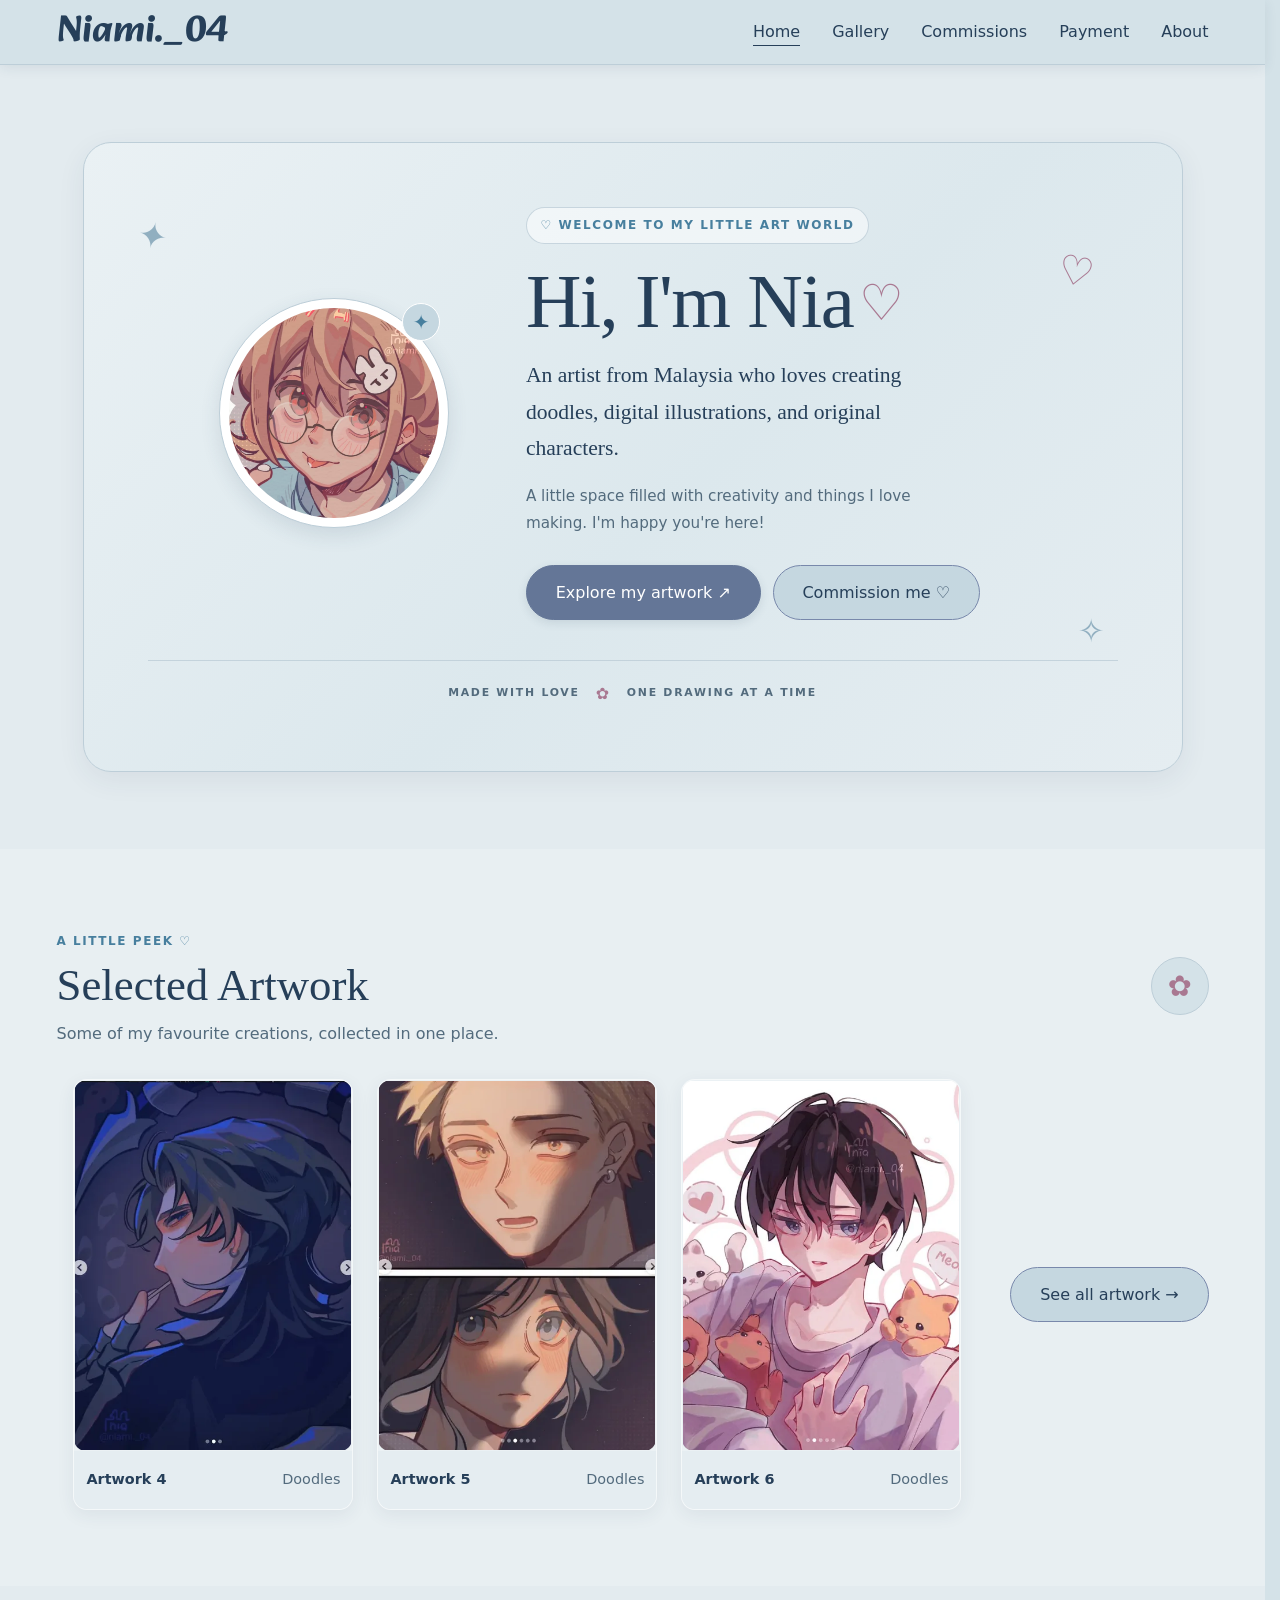
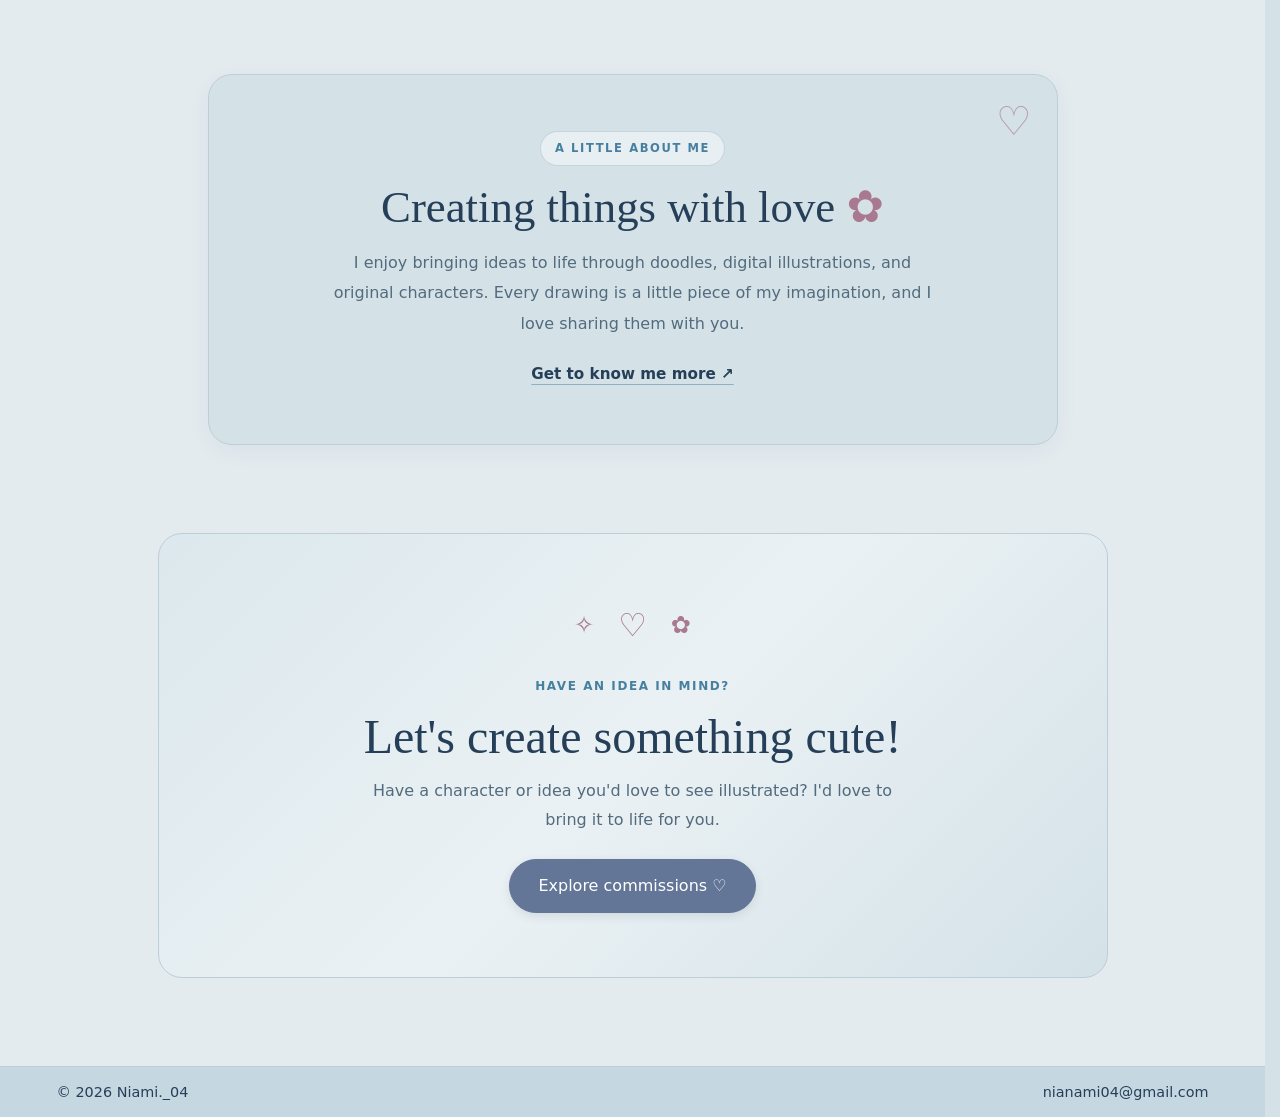
==== index.html @ 3c4730f2 "commission pagte redesigned" ====
<!doctype html>
<html lang="en">
<head>
<meta charset="utf-8">
<meta name="viewport" content="width=device-width, initial-scale=1">

<title>Niami._04</title>

<meta name="description" content="Original artwork, illustrations and paintings by Nia. Browse the portfolio and enquire about commissions.">
<meta name="theme-color" content="#f7f3ec">

<meta property="og:type" content="website">
<meta property="og:title" content="Niami._04">
<meta property="og:description" content="Original artwork, illustrations and paintings by Nia.">
<meta property="og:image" content="https://niami--04.pages.dev/assets/images/pfp/pfp.webp">

<link rel="icon" href="favicon.svg" type="image/svg+xml">
<link rel="stylesheet" href="css/style.css">
</head>

<body>

<a class="skip" href="#main">Skip to content</a>

<!-- EXISTING HEADER: PRESERVED -->
<header class="site" id="site-header">
  <div class="wrap">
    <a class="logo" href="index.html">Niami._04</a>

    <button class="sidebar-toggle" aria-label="Open navigation" aria-expanded="false">
      <svg viewBox="0 0 24 24" width="24" height="24" fill="none"
           stroke="currentColor" stroke-width="1.8" stroke-linecap="round">
        <path d="M4 6h16M4 12h16M4 18h16"/>
      </svg>
    </button>

    <nav aria-label="Main">
      <ul id="menu">
        <li><a href="index.html" aria-current="page">Home</a></li>
        <li><a href="gallery.html">Gallery</a></li>
        <li><a href="commissions.html">Commissions</a></li>
        <li><a href="payment.html">Payment</a></li>
        <li><a href="about.html">About</a></li>
      </ul>
    </nav>
  </div>
</header>

<div class="sidebar-overlay"></div>

<aside class="mobile-sidebar" aria-label="Mobile navigation">
  <button class="sidebar-close" aria-label="Close navigation">&times;</button>
  <nav>
    <ul>
      <li><a href="index.html">Home</a></li>
      <li><a href="gallery.html">Gallery</a></li>
      <li><a href="commissions.html">Commissions</a></li>
      <li><a href="payment.html">Payment</a></li>
      <li><a href="about.html">About</a></li>
    </ul>
  </nav>
</aside>

<main id="main" class="home-page">

  <!-- HERO -->
  <section class="home-hero">
    <div class="wrap">

      <div class="home-hero-card">

        <div class="home-hero-decoration home-decoration-one" aria-hidden="true">✦</div>
        <div class="home-hero-decoration home-decoration-two" aria-hidden="true">♡</div>
        <div class="home-hero-decoration home-decoration-three" aria-hidden="true">✧</div>

        <div class="home-hero-content">

          <div class="home-profile-frame">
            <span class="home-profile-sparkle" aria-hidden="true">✦</span>
            <img
              src="assets/images/pfp/pfp.webp"
              alt="Nia's profile picture"
              width="220"
              height="220"
            >
          </div>

          <div class="home-introduction">

            <span class="home-eyebrow">
              <span aria-hidden="true">♡</span> WELCOME TO MY LITTLE ART WORLD
            </span>

            <h1>Hi, I'm Nia<span class="home-heart">♡</span></h1>

            <p class="home-intro-text">
              An artist from Malaysia who loves creating doodles,
              digital illustrations, and original characters.
            </p>

            <p class="home-intro-note">
              A little space filled with creativity and things I love making.
              I'm happy you're here!
            </p>

            <div class="home-hero-actions">
              <a class="btn" href="gallery.html">Explore my artwork ↗</a>
              <a class="btn ghost" href="commissions.html">Commission me ♡</a>
            </div>

          </div>
        </div>

        <div class="home-hero-bottom" aria-hidden="true">
          <span>MADE WITH LOVE</span>
          <span>✿</span>
          <span>ONE DRAWING AT A TIME</span>
        </div>

      </div>

    </div>
  </section>


  <!-- SELECTED ARTWORK -->
  <section class="home-artwork" id="artwork">
    <div class="wrap">

      <div class="home-section-heading">
        <div>
          <span class="home-section-eyebrow">A LITTLE PEEK ♡</span>
          <h2>Selected Artwork</h2>
          <p>Some of my favourite creations, collected in one place.</p>
        </div>

        <span class="home-heading-decoration" aria-hidden="true">✿</span>
      </div>

      <div class="preview-layout">

        <div class="masonry" data-preview aria-busy="true">

          <div class="art art-skeleton" aria-hidden="true">
            <span class="frame"></span>
            <span class="cap"><b></b><i></i></span>
          </div>

          <div class="art art-skeleton" aria-hidden="true">
            <span class="frame"></span>
            <span class="cap"><b></b><i></i></span>
          </div>

          <div class="art art-skeleton" aria-hidden="true">
            <span class="frame"></span>
            <span class="cap"><b></b><i></i></span>
          </div>

        </div>

        <div class="preview-more">
          <a class="btn ghost" href="gallery.html">See all artwork →</a>
        </div>

      </div>

    </div>
  </section>


  <!-- ABOUT NIA -->
  <section class="home-about">
    <div class="wrap">

      <div class="home-about-card">

        <div class="home-about-decoration" aria-hidden="true">♡</div>

        <div class="home-about-label">A LITTLE ABOUT ME</div>

        <h2>Creating things with love <span aria-hidden="true">✿</span></h2>

        <p>
          I enjoy bringing ideas to life through doodles, digital illustrations,
          and original characters. Every drawing is a little piece of my
          imagination, and I love sharing them with you.
        </p>

        <a class="home-text-link" href="about.html">Get to know me more ↗</a>

      </div>

    </div>
  </section>


  <!-- COMMISSION INVITATION -->
  <section class="home-commission">
    <div class="wrap">

      <div class="home-commission-card">

        <div class="home-commission-decoration" aria-hidden="true">
          <span>✧</span>
          <span>♡</span>
          <span>✿</span>
        </div>

        <span class="home-section-eyebrow">HAVE AN IDEA IN MIND?</span>

        <h2>Let's create something cute!</h2>

        <p>
          Have a character or idea you'd love to see illustrated?
          I'd love to bring it to life for you.
        </p>

        <a class="btn" href="commissions.html">Explore commissions ♡</a>

      </div>

    </div>
  </section>

</main>


<!-- EXISTING FOOTER: PRESERVED -->
<footer class="site" id="site-footer">
  <div class="wrap">
    <span>© 2026 Niami._04</span>
    <span>
      <a href="https://mail.google.com/mail/?view=cm&amp;to=nianami04@gmail.com"
         target="_blank"
         rel="noopener noreferrer">nianami04@gmail.com</a>
    </span>
  </div>
</footer>

<script src="js/main.js" defer></script>
<script src="js/gallery.js" defer></script>

</body>
</html>
---- css/style.css ----
/* =========================================
   1. GLOBAL VARIABLES
   ========================================= */
@import url('https://fonts.googleapis.com/css2?family=Alkatra:wght@400;500;600;700&display=swap');
:root {
  --bg: #D4E2E8;
  --ink: #263F59;
  --mute: #536B7D;
  --line: #BDCED8;
  --hl: #477F9E;

  --card-bg: #E5EDF1;
  --footer-bg: #C5D7E0;

  --serif: "Iowan Old Style", "Palatino Linotype", Palatino, Georgia, serif;
  --sans: system-ui, -apple-system, "Segoe UI", Roboto, sans-serif;
}

/* =========================================
   2. RESET AND GLOBAL STYLES
   ========================================= */

* {
  box-sizing: border-box;
}

html {
  scroll-behavior: smooth;
  scrollbar-gutter: stable;
}

body {
  min-height: 100vh;
  display: flex;
  flex-direction: column;
  margin: 0;
  background: var(--bg);
  color: var(--ink);
  font: 1rem/1.7 var(--sans);
  -webkit-font-smoothing: antialiased;
}

main {
  flex: 1;
}

img {
  display: block;
  max-width: 100%;
  height: auto;
}

a {
  color: inherit;
}

/* =========================================
   3. TYPOGRAPHY
   ========================================= */

h1,
h2 {
  font-family: var(--serif);
  font-weight: 400;
  line-height: 1.1;
  margin: 0 0 .6em;
}

h1 {
  font-size: clamp(2.8rem, 8vw, 6rem);
  letter-spacing: -.02em;
}

h2 {
  font-size: clamp(1.7rem, 3.5vw, 2.5rem);
  margin-top: 1.4em;
}

/* =========================================
   4. LAYOUT
   ========================================= */

.wrap {
  max-width: 1200px;
  margin: 0 auto;
  padding: 0 1.5rem;
}

section {
  padding: clamp(2.5rem, 7vw, 5.5rem) 0;
}

section h2:first-child {
  margin-top: 0;
}

/* =========================================
   5. ACCESSIBILITY
   ========================================= */

.skip {
  position: absolute;
  left: -999px;
}

.skip:focus {
  left: 1rem;
  top: 1rem;
  background: var(--ink);
  color: #fff;
  padding: .5rem 1rem;
  z-index: 99;
}

:focus-visible {
  outline: 2px solid var(--hl);
  outline-offset: 3px;
}

/* =========================================
   6. HEADER AND NAVIGATION
   ========================================= */

header.site {
  position: sticky;
  top: 0;
  z-index: 20;
  background: rgba(212, 226, 232, .85);
  backdrop-filter: blur(8px);
  border-bottom: 1px solid var(--line);
  box-shadow: 0 3px 12px rgba(38, 63, 89, .09);
}

header .wrap {
  display: flex;
  justify-content: space-between;
  align-items: center;
  height: 64px;
}

.logo {
  font-family: 'Alkatra', cursive;
  font-size: 2.3rem;
  font-weight: 900;
  text-decoration: none;
}

nav ul {
  display: flex;
  gap: 2rem;
  list-style: none;
  margin: 0;
  padding: 0;
}

nav a {
  text-decoration: none;
  padding: .25rem 0;
  border-bottom: 1px solid transparent;
  transition: border-color .3s;
}

nav a:hover,
nav a[aria-current] {
  border-color: var(--ink);
}

.menu-btn {
  display: none;
  background: none;
  border: 0;
  font: inherit;
  color: inherit;
  cursor: pointer;
}

/* Mobile sidebar navigation */

.sidebar-toggle,
.mobile-sidebar,
.sidebar-overlay {
  display: none;
}

@media (max-width: 720px) {
  .sidebar-toggle {
    display: flex;
    align-items: center;
    justify-content: center;
    width: 44px;
    height: 44px;
    padding: 0;
    border: 0;
    background: transparent;
    color: var(--ink);
    cursor: pointer;
  }

  header.site nav {
    display: none;
  }

  .sidebar-overlay {
    display: block;
    position: fixed;
    inset: 0;
    z-index: 40;
    background: rgba(0, 0, 0, .35);
    opacity: 0;
    visibility: hidden;
    transition: opacity .25s ease, visibility .25s ease;
  }

  .mobile-sidebar {
    display: block;
    position: fixed;
    top: 0;
    left: 0;
    z-index: 41;
    width: min(300px, 85vw);
    height: 100dvh;
    padding: 1.5rem;
    background: var(--bg);
    transform: translateX(-100%);
    transition: transform .3s ease;
    overflow-y: auto;
  }

  .mobile-sidebar ul {
    display: flex;
    flex-direction: column;
    gap: 0;
    list-style: none;
    margin: 2rem 0 0;
    padding: 0;
  }

  .mobile-sidebar li a {
    display: block;
    padding: 1rem .5rem;
    border-bottom: 1px solid var(--line);
    text-decoration: none;
  }

  .mobile-sidebar li a[aria-current="page"] {
    font-weight: 600;
  }

  .sidebar-close {
    display: block;
    margin-left: auto;
    padding: .25rem .5rem;
    border: 0;
    background: transparent;
    color: var(--ink);
    font-size: 2rem;
    cursor: pointer;
  }

  body.sidebar-open .mobile-sidebar {
    transform: translateX(0);
  }

  body.sidebar-open .sidebar-overlay {
    opacity: 1;
    visibility: visible;
  }

  body.sidebar-open {
    overflow: hidden;
  }
}

/* =========================================
   7. HOMEPAGE HERO
   ========================================= */

.hero {
  padding: clamp(2.5rem, 6vw, 5rem) 0 2rem;
}

.hero .wrap {
  animation: rise .9s both;
}

.hero p {
  max-width: 34rem;
  font: 1.2rem/1.6 var(--serif);
  color: var(--mute);
}

.row {
  display: flex;
  flex-wrap: wrap;
  justify-content: center;
  align-items: center;
  width: 100%;
  gap: 1rem;
  margin: 2rem auto 0;
}

@keyframes rise {
  from {
    opacity: 0;
    transform: translateY(14px);
  }
}

/* =========================================
   8. BUTTONS AND LINKS
   ========================================= */

/* =========================================
   BUTTONS — VIBRANT BLUE
   ========================================= */

.btn,
.btn.ghost {
  display: inline-block;
  border: 1px solid #7888AB;
  border-radius: 30px;
  padding: .8rem 1.8rem;
  text-decoration: none;
  transition: transform .25s ease, box-shadow .25s ease,
              background .25s ease, color .25s ease;
}
.btn,
.btn.ghost {
  display: inline-block;
  border: 1px solid #7888AB;
  border-radius: 30px;
  padding: .8rem 1.8rem;
  text-decoration: none;
  transition: transform .25s ease, box-shadow .25s ease,
              background .25s ease, color .25s ease;
}

/* =========================================
   8. BUTTONS AND LINKS
   ========================================= */

.btn,
.btn.ghost {
  display: inline-block;
  border: 1px solid #7888AB;
  border-radius: 30px;
  padding: .8rem 1.8rem;
  text-decoration: none;
  transition: transform .25s ease, box-shadow .25s ease,
              background .25s ease, color .25s ease;
}

/* Primary button */
.btn {
  background: #647697;
  color: #FFFFFF;
  border: 1px solid #647697;
  border-radius: 30px;
  box-shadow: 0 3px 10px rgba(38, 63, 89, .12);
}

/* Secondary button */
.btn.ghost {
  background: #C5D7E0;
  color: var(--ink);
  border: 1px solid #7888AB;
  box-shadow: none;
  transition: background .25s ease, color .25s ease,
              border-color .25s ease, transform .25s ease;
}

/* Primary hover */
.btn:hover {
  background: #526789;
  border-color: #526789;
  color: #FFFFFF;
  transform: translateY(-2px);
}

/* Secondary hover */
/* Ghost button hover */
.btn.ghost:hover {
  background: #AFC5D2;
  color: var(--ink);
  border-color: #647697;
  transform: translateY(-2px);
}

.link {
  text-underline-offset: .25em;
}

/* =========================================
   9. REDUCED MOTION ACCESSIBILITY
   ========================================= */

@media (prefers-reduced-motion: reduce) {
  *,
  ::before,
  ::after {
    animation: none !important;
    transition: none !important;
    scroll-behavior: auto !important;
  }
}


/* =========================================
   PAYMENT PAGE — TWO-CARD LAYOUT
   ========================================= */

.payment-page {
  padding-bottom: 5rem;
}

.payment-heading {
  margin-bottom: 2.5rem;
}

.payment-heading h1 {
  margin-bottom: .4rem;
}

.payment-heading > p {
  color: var(--mute);
  font-size: 1.05rem;
}

/* Two payment cards */

.payment-cards {
  display: grid;
  grid-template-columns: repeat(2, minmax(0, 1fr));
  gap: 28px;
  align-items: stretch;
}

.payment-card {
  display: flex;
  flex-direction: column;
  padding: clamp(1.4rem, 3vw, 2.2rem);
  background: rgba(255, 255, 255, .45);
  border: 1px solid var(--line);
  border-radius: 18px;
  box-shadow: 0 5px 18px rgba(38, 63, 89, .07);
}

.payment-card-heading {
  display: flex;
  align-items: center;
  gap: 12px;
  margin-bottom: 1rem;
}

.payment-icon {
  font-size: 1.7rem;
}

.payment-card .payment-label {
  margin: 0;
  color: var(--mute);
  font-size: .75rem;
  font-weight: 700;
  letter-spacing: .09em;
}

.payment-card h2 {
  margin: 0 0 .8rem;
}

.payment-card > p {
  color: var(--mute);
  margin-top: 0;
  line-height: 1.7;
}

/* Payment method area */

.payment-method {
  margin-top: 1.2rem;
  padding: 1.3rem;
  background: rgba(212, 226, 232, .55);
  border: 1px solid var(--line);
  border-radius: 14px;
}

.payment-method h3 {
  margin: 0 0 .5rem;
  font-family: var(--serif);
  font-size: 1.5rem;
  font-weight: 400;
  color: var(--ink);
}

.payment-method > p {
  color: var(--mute);
  font-size: .9rem;
}

.payment-method .btn {
  margin-top: .8rem;
}

/* Payment email */

.payment-email {
  display: flex;
  flex-direction: column;
  gap: .35rem;
  margin-top: auto;
  padding-top: 1.5rem;
}

.payment-email span {
  color: var(--mute);
  font-size: .9rem;
}

.payment-email a {
  overflow-wrap: anywhere;
  text-underline-offset: .25em;
}

/* QR code */

.payment-qr {
  width: min(100%, 260px);
  margin: 1rem auto .3rem;
  padding: 12px;
  background: #FFFFFF;
  border: 1px solid var(--line);
  border-radius: 12px;
}

.payment-qr img {
  display: block;
  width: 100%;
  height: auto;
}

.payment-qr figcaption {
  padding-top: .7rem;
  color: var(--mute);
  font-size: .85rem;
  text-align: center;
}

.payment-note {
  margin-top: 1rem;
  font-size: .85rem;
  color: var(--mute);
}

/* Contact reminder */

.payment-reminder {
  margin-top: 2rem;
  color: var(--mute);
  text-align: center;
  font-size: .95rem;
}

/* Responsive */

@media (max-width: 720px) {
  .payment-cards {
    grid-template-columns: 1fr;
    gap: 20px;
  }

  .payment-card {
    padding: 1.4rem;
  }
}
/* Desktop: two cards side by side */
.payment-cards {
  display: grid;
  grid-template-columns: repeat(2, minmax(0, 1fr));
  gap: 28px;
  align-items: stretch;
}

/* Tablet and mobile: stack cards vertically */
@media (max-width: 760px) {
  .payment-cards {
    grid-template-columns: 1fr;
    gap: 20px;
  }
}

/* Small mobile screens */
@media (max-width: 400px) {
  .payment-card {
    padding: 1.1rem;
  }

  .payment-method {
    padding: 1rem;
  }

  .payment-heading h1 {
    font-size: 2.8rem;
  }
}

.commission-status[data-status="open"] {
  color: #287548;
  border-color: #287548;
}

.commission-status[data-status="closed"] {
  color: #a33b32;
  border-color: #a33b32;
}

.commission-status[data-status="paused"] {
  color: var(--mute);
  border-color: var(--line);
}
.social-links {
  display: flex;
  align-items: center;
  gap: 22px;
  margin-top: 1.5rem;
}

.social-links a {
  display: flex;
  align-items: center;
  justify-content: center;
  width: 38px;
  height: 38px;
  transition: transform .25s ease;
}

.social-links a:hover {
  transform: translateY(-4px);
}

.social-links img {
  width: 28px;
  height: 28px;
  object-fit: contain;
}
/* =========================================
   11. PAGE TRANSITIONS
   ========================================= */

@view-transition {
  navigation: auto;
}

::view-transition-old(root) {
  animation: page-exit 0.3s ease both;
}

::view-transition-new(root) {
  animation: page-enter 0.4s ease both;
}

@keyframes page-exit {
  from {
    opacity: 1;
  }
  to {
    opacity: 0;
  }
}

@keyframes page-enter {
  from {
    opacity: 0;
  }
  to {
    opacity: 1;
  }
}

/* Respect reduced-motion preferences */

@media (prefers-reduced-motion: reduce) {
  ::view-transition-old(root),
  ::view-transition-new(root) {
    animation: none;
  }
}

/* =========================================
   12. ARTWORK GRIDS
   ========================================= */

[data-featured] {
  display: grid;
  grid-template-columns: repeat(3, minmax(0, 1fr));
  gap: 32px;
  width: 100%;
  align-items: stretch;
}

[data-preview],
[data-gallery] {
  display: grid;
  grid-template-columns: repeat(3, minmax(0, 280px));
  justify-content: center;
  gap: 24px;
  width: 100%;
  align-items: stretch;
}

/* Override previous masonry and column layouts */

.masonry {
  columns: initial;
  column-count: initial;
  column-width: auto;
  column-gap: normal;
}

/* Individual artwork card */

/* Premium artwork card */
.art {
  display: flex;
  flex-direction: column;
  width: 100%;
  min-width: 0;
  height: 100%;
  margin: 0;
  padding: 0;
  border: 1px solid rgba(255, 255, 255, .45);
  border-radius: 14px;
  background: rgba(255, 255, 255, .16);
  text-align: left;
  font: inherit;
  color: inherit;
  cursor: zoom-in;
  overflow: hidden;
  box-shadow: 0 5px 18px rgba(38, 63, 89, .07);
  /* box-shadow: 0 6px 20px rgba(38, 63, 89, .18); */
  transition: transform .3s ease, box-shadow .3s ease;
}

/* Consistent portrait image frame (3:4) */

.art .frame {
  display: flex;
  width: 100%;
  aspect-ratio: 3 / 4;
  overflow: hidden;
  border-radius: 12px;
  background: transparent;
}

/* Fill the portrait frame using cover sizing */

.art .frame img {
  display: block;
  width: 100%;
  height: 100%;
  max-width: none;
  max-height: none;
  object-fit: cover;
  border: 1px solid transparent;
  object-position: center;
  transition: transform .35s ease;
}

/* Subtle professional hover effect */


/* Artwork hover and selection border */
@media (hover: hover) and (pointer: fine) {
  .art:hover {
  border-color: #263F59;
  transform: translateY(-3px);
  box-shadow: 0 12px 16px rgba(38, 63, 89, .28);
}

  .art:hover .frame img {
    transform: scale(1.025);
  }
}

/* Keyboard focus */
.art:focus-visible {
  border-color: #263F59;
  outline: none;
}

.art:focus-visible {
  outline: 2px solid var(--hl);
  outline-offset: 4px;
}

/* Artwork captions */

.art .cap {
  display: flex;
  justify-content: space-between;
  align-items: center;
  gap: 12px;
  width: 100%;
  min-height: 58px;
  padding: 12px;
  font-size: .9rem;
  background: var(--card-bg);
  color: var(--ink);
  transition: background .3s ease;
}

.art .cap b {
  font-weight: 600;
}

.art .cap i {
  font-style: normal;
  color: var(--mute);
  text-align: right;
}

/* =========================================
   13. OTHER CONTENT LAYOUTS
   ========================================= */

.split {
  display: grid;
  gap: 3rem;
  grid-template-columns: repeat(auto-fit, minmax(min(100%, 320px), 1fr));
}

.prose {
  max-width: 40rem;
}

.prose.c {
  margin: 0 auto 1.5rem;
}

.cta {
  border-top: 1px solid var(--line);
  text-align: center;
}

.msg {
  color: var(--mute);
}

.gap {
  margin-top: 2.5rem;
}

/* =========================================
   14. GALLERY PAGE
   ========================================= */

.page-head {
  padding-top: clamp(2.5rem, 6vw, 4.5rem);
}

/* Placeholder images */

.ph {
  aspect-ratio: 4 / 5;
  background: #ebe5d8;
  display: grid;
  place-items: center;
  text-align: center;
  padding: 1rem;
  color: var(--mute);
}

/* Gallery filter buttons */

.filters {
  display: flex;
  flex-wrap: wrap;
  gap: .4rem 1.6rem;
  margin: 0 0 2.5rem;
}

.filters button {
  background: none;
  border: 0;
  border-bottom: 1px solid transparent;
  font: inherit;
  color: var(--mute);
  cursor: pointer;
  padding: .15rem 0;
}

.filters button[aria-pressed=true] {
  color: var(--ink);
  border-color: var(--ink);
}

/* =========================================
   15. DETAILS AND TABLES
   ========================================= */

details {
  border-bottom: 1px solid var(--line);
  padding: .9rem 0;
}

summary {
  cursor: pointer;
  font: 1.2rem var(--serif);
}

table {
  border-collapse: collapse;
  width: 100%;
}

th,
td {
  text-align: left;
  padding: .6rem 0;
  border-bottom: 1px solid var(--line);
}

/* =========================================
   16. FOOTER
   ========================================= */

footer.site {
  background: var(--footer-bg);
  border-top: 1px solid var(--line);
  padding: .8rem 0;
  font-size: .9rem;
  color: var(--ink);
}
footer.site a {
  text-decoration: none;
}

footer.site a:hover {
  text-decoration: none;
}

/* =========================================
   17. LIGHTBOX
   ========================================= */

body:has(dialog[open]) {
  overflow: hidden;
}

.lb {
  border: 0;
  padding: 0;
  background: transparent;
  width: 100%;
  height: 100%;
  max-width: 100vw;
  max-height: 100vh;
  color: #fff;
}

.lb::backdrop {
  background: rgba(22, 19, 16, .95);
}

.lb[open] {
  display: flex;
  align-items: center;
  justify-content: center;
  animation: fade .3s;
}

.lb figure {
  margin: 0;
  width: min(88vw, 1400px);
  max-width: 88vw;
  max-height: 88vh;
  display: flex;
  flex-direction: column;
  align-items: center;
  justify-content: center;
  text-align: center;
}

.lb img {
  display: block;
  width: auto;
  height: auto;
  max-width: 88vw;
  max-height: 78vh;
  margin: 0 auto;
  object-fit: contain;
  object-position: center;
}

.lb figcaption {
  padding-top: .8rem;
  font-size: .9rem;
  opacity: .85;
}

.lb button {
  position: absolute;
  background: none;
  border: 0;
  color: #fff;
  font-size: 2.4rem;
  line-height: 1;
  padding: .5rem 1rem;
  cursor: pointer;
}

.lb-x {
  top: .5rem;
  right: .5rem;
}

.lb-p {
  left: .3rem;
  top: 45%;
}

.lb-n {
  right: .3rem;
  top: 45%;
}

@keyframes fade {
  from {
    opacity: 0;
  }
}

/* =========================================
   18. RESPONSIVE GRID
   ========================================= */

/* Tablet */
@media (max-width: 900px) {
  [data-featured] {
    grid-template-columns: repeat(2, minmax(0, 1fr));
    gap: 24px;
  }

  [data-preview],
  [data-gallery] {
    grid-template-columns: repeat(2, minmax(0, 280px));
  }
}

/* Mobile */
@media (max-width: 560px) {
  [data-featured],
  [data-preview],
  [data-gallery] {
    grid-template-columns: repeat(2, minmax(0, 1fr));
    gap: 16px;
  }

  .art .cap {
    flex-direction: column;
    align-items: flex-start;
    justify-content: flex-start;
    gap: 4px;
    min-height: 64px;
  }

  .art .cap i {
    text-align: left;
  }
}

/* Very small screens */
@media (max-width: 359px) {
  [data-featured],
  [data-preview],
  [data-gallery] {
    grid-template-columns: 1fr;
  }
}
/* Gallery loading placeholders */
.art-skeleton {
  cursor: default;
  pointer-events: none;
}

.art-skeleton .frame {
  background: #e8e1d6;
}

.art-skeleton .cap b,
.art-skeleton .cap i {
  display: block;
  height: 10px;
  border-radius: 4px;
  background: var(--line);
}

.art-skeleton .cap b {
  width: 42%;
}

.art-skeleton .cap i {
  width: 25%;
}
footer.site .wrap {
  display: flex;
  justify-content: space-between;
  align-items: center;
  flex-direction: row;
  gap: 16px;
  flex-wrap: wrap;
}
.hero-layout {
  display: flex;
  align-items: center;
  gap: 3rem;
}

.hero-profile {
  flex: 0 0 220px;
  width: 220px;
  height: 220px;
  margin: 0;
}

.hero-profile img {
  width: 100%;
  height: 100%;
  object-fit: cover;
  border-radius: 50%;
  border: 8px solid #fff;
  box-sizing: border-box;
}

.hero-content {
  flex: 1;
  min-width: 0;
}

.hero-content p {
  margin: 0;
}

@media (max-width: 650px) {
  .hero-layout {
    flex-direction: column;
    align-items: flex-start;
    gap: 1.5rem;
  }
}
/* =========================================
   19. COMMISSION PAGE
   ========================================= */

.commission-intro {
  max-width: 760px;
  margin-bottom: 3rem;
}

.commission-intro p {
  color: var(--mute);
}

/* Commission status badge */
.commission-status {
  display: inline-flex;
  align-items: center;
  gap: .5rem;
  padding: .55rem 1.1rem;
  border: 1px solid #8EAE9A;
  border-radius: 30px;
  background: #E2EEE6;
  color: #315E43;
  font-size: .95rem;
  font-weight: 700;
  letter-spacing: .02em;
  margin-top: .8rem;
  box-shadow: 0 3px 10px rgba(49, 94, 67, .10);
}

/* Poster grid */

/* Commission gallery — same layout as artwork gallery (2 columns) */
.commission-gallery {
  display: grid;
  grid-template-columns: repeat(2, minmax(0, 280px));
  justify-content: center;
  gap: 24px;
  width: 100%;
  align-items: stretch;
  margin: 2rem auto 0;
}

/* Commission cards — same appearance as .art */
.commission-poster {
  display: block;
  width: 100%;
  min-width: 0;
  aspect-ratio: 3 / 4;
  margin: 0;
  padding: 0;
  border: 1px solid rgba(255, 255, 255, .45);
  border-radius: 14px;
  background: rgba(255, 255, 255, .16);
  overflow: hidden;
  cursor: zoom-in;
  box-shadow: 0 5px 18px rgba(38, 63, 89, .07);
  transition: transform .3s ease, box-shadow .3s ease,
              border-color .3s ease;
}

/* Commission poster images */
.commission-poster img {
  display: block;
  width: 100%;
  height: 100%;
  max-width: none;
  object-fit: contain;
  object-position: center;
  transition: transform .35s ease;
}

/* Same hover effect as Gallery */
@media (hover: hover) and (pointer: fine) {
  .commission-poster:hover {
    border-color: #263F59;
    transform: translateY(-3px);
    box-shadow: 0 12px 16px rgba(38, 63, 89, .28);
  }
}

/* Keyboard focus */
.commission-poster:focus-visible {
  outline: 2px solid var(--hl);
  outline-offset: 4px;
}

/* Responsive layout */
@media (max-width: 560px) {
  .commission-gallery {
    grid-template-columns: repeat(2, minmax(0, 1fr));
    gap: 16px;
  }
}

/* Single column on very narrow screens */
@media (max-width: 359px) {
  .commission-gallery {
    grid-template-columns: 1fr;
  }
}
.preview-layout {
  display: flex;
  align-items: center;
  gap: 32px;
  width: 100%;
}

.preview-layout [data-preview] {
  flex: 1;
  min-width: 0;
}

.preview-more {
  flex: 0 0 auto;
  display: flex;
  justify-content: center;
  align-items: center;
}
@media (max-width: 900px) {
  .preview-layout {
    flex-direction: column;
    align-items: stretch;
  }

  .preview-more {
    justify-content: flex-end;
  }
}

/* Home preview grid: keep visible space between artwork cards */
main .masonry[data-preview] {
  display: grid;
  grid-template-columns: repeat(3, minmax(0, 280px));
  justify-content: center;
  column-gap: 24px;
  row-gap: 24px;
}

@media (max-width: 900px) {
  main .masonry[data-preview] {
    grid-template-columns: repeat(2, minmax(0, 280px));
  }
}

@media (max-width: 560px) {
  main .masonry[data-preview] {
    grid-template-columns: repeat(2, minmax(0, 1fr));
    gap: 16px;
  }
}

@media (max-width: 359px) {
  main .masonry[data-preview] {
    grid-template-columns: 1fr;
  }
}

/* Mobile footer: center all content */
@media (max-width: 650px) {
  footer.site .wrap {
    flex-direction: column;
    justify-content: center;
    align-items: center;
    text-align: center;
    gap: 8px;
  }

  footer.site .wrap > span {
    text-align: center;
    margin-left: 0;
  }
}
/* Artwork caption background */
.art .cap {
  background: #E5EDF1;
  padding: 12px;
}
main {
  flex: 1;
  background: #E3EBEF;
}























/* =========================================
  ABOUT PAGE REDESIGN
   ========================================= */

.about-page {
  padding: clamp(2.5rem, 6vw, 5rem) 0;
}

/* Main profile card */

.about-card {
  display: grid;
  grid-template-columns: minmax(220px, 320px) minmax(0, 1fr);
  align-items: center;
  gap: clamp(2rem, 5vw, 4rem);
  max-width: 1000px;
  margin: 0 auto;
  padding: clamp(1.5rem, 4vw, 3rem);
  background: rgba(255, 255, 255, .42);
  border: 1px solid var(--line);
  border-radius: 20px;
  box-shadow: 0 5px 20px rgba(38, 63, 89, .06);
}

/* Profile image */

.about-photo {
  width: 100%;
  aspect-ratio: 1;
  overflow: hidden;
  padding: 9px;
  background: #FFFFFF;
  border: 1px solid var(--line);
  border-radius: 18px;
  box-shadow: 0 5px 16px rgba(38, 63, 89, .09);
}

.about-photo img {
  width: 100%;
  height: 100%;
  object-fit: cover;
  border-radius: 11px;
}

/* Profile information */

.about-content {
  min-width: 0;
}

.about-eyebrow {
  display: block;
  color: var(--mute);
  font-size: .75rem;
  font-weight: 700;
  letter-spacing: .12em;
}

.about-content h1 {
  margin: .6rem 0 .5rem;
  font-size: clamp(2.8rem, 6vw, 4.5rem);
}

.about-heart {
  color: #A97891;
  font-family: var(--sans);
}

.about-location {
  color: var(--mute);
  font-size: .95rem;
}

.about-divider {
  width: 55px;
  height: 2px;
  margin: 1.5rem 0;
  background: #A6BAC8;
}

.about-description {
  max-width: 34rem;
  font-size: 1.08rem;
  line-height: 1.9;
}

.about-interests {
  margin-top: 1.5rem;
  color: var(--mute);
  font-size: .9rem;
  line-height: 1.8;
}

.about-interests span {
  padding: 0 .3rem;
  color: var(--hl);
}

/* Social section */

.about-social-section {
  max-width: 1000px;
  margin: 4rem auto 0;
}

.about-social-heading {
  margin-bottom: 1.5rem;
}

.about-social-heading h2 {
  margin: .5rem 0;
}

.about-social-heading p {
  color: var(--mute);
}

/* Social cards */

.about-social-grid {
  display: grid;
  grid-template-columns: repeat(3, minmax(0, 1fr));
  gap: 18px;
}

.about-social-card {
  display: flex;
  align-items: center;
  gap: 12px;
  min-width: 0;
  padding: 1.1rem;
  background: rgba(255, 255, 255, .42);
  border: 1px solid var(--line);
  border-radius: 14px;
  color: var(--ink);
  text-decoration: none;
  transition: background .25s ease, transform .25s ease,
              border-color .25s ease;
}

.about-social-card:hover {
  background: #E3EBEF;
  border-color: #A6BAC8;
  transform: translateY(-3px);
}

.about-social-card img {
  flex: 0 0 30px;
  width: 30px;
  height: 30px;
  object-fit: contain;
}

.about-social-card > span:nth-child(2) {
  display: flex;
  flex-direction: column;
  min-width: 0;
  gap: 3px;
}

.about-social-card strong {
  font-size: .95rem;
}

.about-social-card small {
  color: var(--mute);
  font-size: .78rem;
  overflow-wrap: anywhere;
}

.social-arrow {
  margin-left: auto;
  color: var(--mute);
  font-size: 1.1rem;
}

/* Bottom contact section */

.about-contact {
  max-width: 1000px;
  margin: 3.5rem auto 0;
  padding: 2rem;
  text-align: center;
  background: rgba(255, 255, 255, .32);
  border: 1px solid var(--line);
  border-radius: 18px;
}

.about-contact h2 {
  margin-top: 0;
}

.about-contact p {
  color: var(--mute);
}

.about-actions {
  display: flex;
  justify-content: center;
  flex-wrap: wrap;
  gap: 12px;
  margin-top: 1.5rem;
}

/* Tablet */

@media (max-width: 760px) {
  .about-card {
    grid-template-columns: minmax(0, 1fr);
    gap: 1.8rem;
  }

  .about-photo {
    width: min(100%, 280px);
    margin: 0 auto;
  }

  .about-content {
    text-align: center;
  }

  .about-divider {
    margin: 1.2rem auto;
  }

  .about-description {
    margin-left: auto;
    margin-right: auto;
  }

  .about-social-grid {
    grid-template-columns: 1fr;
    gap: 12px;
  }
}

/* Small mobile */

@media (max-width: 400px) {
  .about-card {
    padding: 1.2rem;
  }

  .about-contact {
    padding: 1.4rem 1rem;
  }

  .about-actions {
    flex-direction: column;
  }

  .about-actions .btn {
    width: 100%;
    text-align: center;
  }
}

/* =========================================
   COMMISSIONS PAGE REDESIGN
========================================= */

.commissions-page {
  background: #E3EBEF;
}

/* HERO */

.commission-hero {
  padding: clamp(4rem, 9vw, 7rem) 0;
  text-align: center;
  background: linear-gradient(
    145deg,
    #D4E2E8,
    #E5EDF1 65%,
    #DCE8ED
  );
  border-bottom: 1px solid var(--line);
}

.commission-hero-content {
  max-width: 680px;
  margin: 0 auto;
}

.commission-eyebrow {
  display: inline-block;
  color: var(--hl);
  font-size: .78rem;
  font-weight: 700;
  letter-spacing: .2em;
  margin-bottom: 1rem;
}

.commission-hero h1 {
  color: var(--ink);
  font-family: var(--serif);
  font-size: clamp(2.5rem, 6vw, 4.2rem);
  line-height: 1.12;
  margin: 0 0 1.2rem;
}

.commission-hero-content > p {
  max-width: 540px;
  margin: 0 auto 1.7rem;
  color: var(--mute);
  font-size: 1.05rem;
  line-height: 1.8;
}

.commission-hero .commission-status {
  display: inline-flex;
  align-items: center;
  justify-content: center;
  margin: 0 auto;
  padding: .65rem 1.3rem;
  border: 1px solid;
  border-radius: 30px;
  font-size: .9rem;
  font-weight: 650;
  background: rgba(255,255,255,.35);
}

/* INFORMATION SECTION */

.commission-information {
  padding: clamp(3.5rem, 7vw, 5.5rem) 0;
}

.commission-section-heading {
  max-width: 600px;
  margin: 0 auto 2.5rem;
  text-align: center;
}

.commission-section-heading h2 {
  color: var(--ink);
  font-family: var(--serif);
  font-size: clamp(2rem, 4vw, 2.8rem);
  margin: 0 0 .8rem;
}

.commission-section-heading p {
  color: var(--mute);
  line-height: 1.7;
  margin: 0;
}


/* POSTER GRID — MATCH GALLERY CARDS */

.commission-gallery {
  display: grid;
  grid-template-columns: repeat(2, minmax(0, 280px));
  justify-content: center;
  gap: 24px;
  width: 100%;
  max-width: none;
  margin: 0 auto;
}

.commission-poster {
  display: flex;
  flex-direction: column;
  width: 100%;
  min-width: 0;
  height: 100%;
  margin: 0;
  padding: 0;
  border: 1px solid rgba(255, 255, 255, .45);
  border-radius: 14px;
  background: rgba(255, 255, 255, .16);
  text-align: left;
  font: inherit;
  color: inherit;
  cursor: zoom-in;
  overflow: hidden;
  box-shadow: 0 5px 18px rgba(38, 63, 89, .07);
  transition: transform .3s ease, box-shadow .3s ease;
}

.commission-poster img {
  display: block;
  width: 100%;
  height: 100%;
  max-width: none;
  max-height: none;
  aspect-ratio: 3 / 4;
  object-fit: cover;
  border: 1px solid transparent;
  object-position: center;
  transition: transform .35s ease;
}

@media (hover: hover) and (pointer: fine) {
  .commission-poster:hover {
    border-color: #263F59;
    transform: translateY(-3px);
    box-shadow: 0 12px 16px rgba(38, 63, 89, .28);
  }

  .commission-poster:hover img {
    transform: scale(1.025);
  }
}

.commission-poster:focus-visible {
  outline: 2px solid var(--hl);
  outline-offset: 4px;
}

.commission-poster-caption {
  display: flex;
  justify-content: space-between;
  align-items: center;
  gap: 12px;
  width: 100%;
  min-height: 58px;
  padding: 12px;
  font-size: .9rem;
  font-weight: 400;
  background: var(--card-bg);
  color: var(--ink);
}

.commission-poster-caption > span:first-child {
  color: var(--ink);
  font-size: .9rem;
  letter-spacing: normal;
  font-weight: 600;
}

.commission-view {
  color: var(--mute);
  font-size: .9rem;
  font-weight: 400;
  text-align: right;
}

/* CONTACT SECTION */

.commission-contact {
  padding: 1rem 0 clamp(4rem, 8vw, 6rem);
}

.commission-contact-card {
  max-width: 850px;
  margin: 0 auto;
  padding: clamp(2.5rem, 6vw, 4rem) 1.5rem;
  text-align: center;
  background: #D4E2E8;
  border: 1px solid var(--line);
  border-radius: 22px;
  box-shadow: 0 6px 22px rgba(38, 63, 89, .06);
}

.commission-contact-card h2 {
  color: var(--ink);
  font-family: var(--serif);
  font-size: clamp(1.9rem, 4vw, 2.6rem);
  margin: 0 0 1rem;
}

.commission-contact-card p {
  max-width: 500px;
  margin: 0 auto 1.6rem;
  color: var(--mute);
  line-height: 1.8;
}

.commission-contact-card .btn {
  display: inline-flex;
  align-items: center;
  justify-content: center;
  text-decoration: none;
}

/* RESPONSIVE */

@media (max-width: 560px) {
  .commission-hero {
    padding: 3.5rem 0;
  }

  .commission-gallery {
    grid-template-columns: repeat(2, minmax(0, 1fr));
    gap: 16px;
  }

  .commission-poster-caption {
    flex-direction: column;
    align-items: flex-start;
    justify-content: flex-start;
    gap: 4px;
    min-height: 64px;
  }

  .commission-view {
    width: auto;
    margin-left: 0;
    text-align: left;
  }
}

@media (max-width: 359px) {
  .commission-gallery {
    grid-template-columns: 1fr;
  }
}











/* GALLERY REDESIGN — FINAL OVERRIDES */

.gallery-page {
  background: #E3EBEF;
}

/* Gallery Hero */
.gallery-page .gallery-hero {
  padding: clamp(4rem, 9vw, 6.5rem) 0;
  text-align: center;
  background: linear-gradient(145deg, #D4E2E8, #E5EDF1, #DCE8ED);
  border-bottom: 1px solid var(--line);
}

.gallery-page .gallery-hero .wrap {
  max-width: 800px;
}

.gallery-page .gallery-hero h1 {
  font-size: clamp(2.8rem, 7vw, 4.5rem);
  margin-bottom: 1.2rem;
}

.gallery-page .gallery-hero p {
  max-width: 570px;
  margin: auto;
  color: var(--mute);
}

/* Gallery Collection */
.gallery-page .gallery-collection {
  padding: clamp(3rem, 7vw, 5rem) 0;
}

.gallery-page .gallery-section-heading {
  display: flex;
  justify-content: space-between;
  align-items: end;
  margin-bottom: 1.7rem;
}

.gallery-page .gallery-section-heading h2 {
  margin: 0;
}

/* Gallery Filters */
.gallery-page .filters {
  display: flex;
  flex-wrap: wrap;
  gap: .7rem;
  margin-bottom: 2rem;
}

.gallery-page .filters button {
  padding: .6rem 1.2rem;
  border: 1px solid var(--line);
  border-radius: 30px;
  background: #EAF1F4;
  color: var(--ink);
}

.gallery-page .filters button[aria-pressed="true"] {
  background: #647697;
  color: white;
  border-color: #647697;
}

/* Gallery Grid — preserve original artwork card styling */
.gallery-page [data-gallery] {
  display: grid;
  grid-template-columns: repeat(3, minmax(0, 280px));
  justify-content: center;
  gap: 24px;
  width: 100%;
}

/* Gallery Contact */
.gallery-page .gallery-contact {
  padding: 0 0 5rem;
}

.gallery-page .gallery-contact-card {
  max-width: 850px;
  margin: auto;
  padding: 3.5rem 1.5rem;
  text-align: center;
  background: #D4E2E8;
  border: 1px solid var(--line);
  border-radius: 22px;
}

.gallery-page .gallery-contact-card h2 {
  margin-top: 0;
}

.gallery-page .gallery-contact-card p {
  max-width: 520px;
  margin: 0 auto 1.5rem;
  color: var(--mute);
}

/* Tablet */
@media (max-width: 900px) {
  .gallery-page [data-gallery] {
    grid-template-columns: repeat(2, minmax(0, 280px));
  }
}

/* Mobile */
@media (max-width: 560px) {
  .gallery-page .gallery-section-heading {
    align-items: flex-start;
    flex-direction: column;
    gap: .5rem;
  }

  .gallery-page [data-gallery] {
    grid-template-columns: repeat(2, minmax(0, 1fr));
    gap: 16px;
  }
}

/* Very Small Mobile */
@media (max-width: 359px) {
  .gallery-page [data-gallery] {
    grid-template-columns: 1fr;
  }
}


/* =========================================
   HOMEPAGE — CUTE ARTISTIC REDESIGN
   ========================================= */

.home-page {
  overflow: hidden;
  background: #E3EBEF;
}

/* -----------------------------------------
   1. HERO SECTION
   ----------------------------------------- */

.home-page .home-hero {
  padding: clamp(2.5rem, 6vw, 5rem) 0;
}

.home-hero-card {
  position: relative;
  max-width: 1100px;
  margin: 0 auto;
  padding: clamp(2rem, 5vw, 4rem);
  overflow: hidden;
  background: linear-gradient(
    135deg,
    #EAF1F4,
    #DCE8ED 55%,
    #E5EDF1
  );
  border: 1px solid var(--line);
  border-radius: 28px;
  box-shadow: 0 8px 28px rgba(38, 63, 89, .07);
}

.home-hero-content {
  position: relative;
  z-index: 1;
  display: flex;
  align-items: center;
  justify-content: center;
  gap: clamp(2rem, 6vw, 5rem);
  max-width: 850px;
  margin: 0 auto;
}

/* Profile image */

.home-profile-frame {
  position: relative;
  flex: 0 0 230px;
  width: 230px;
  height: 230px;
  padding: 9px;
  background: #FFFFFF;
  border: 1px solid #BDCED8;
  border-radius: 50%;
  box-shadow: 0 7px 20px rgba(38, 63, 89, .12);
}

.home-profile-frame img {
  display: block;
  width: 100%;
  height: 100%;
  object-fit: cover;
  border-radius: 50%;
}

.home-profile-sparkle {
  position: absolute;
  top: 4px;
  right: 8px;
  z-index: 2;
  display: grid;
  place-items: center;
  width: 38px;
  height: 38px;
  background: #C5D7E0;
  border: 1px solid #FFFFFF;
  border-radius: 50%;
  color: #477F9E;
  font-size: 1.25rem;
}

/* Introduction */

.home-introduction {
  flex: 1;
  min-width: 0;
  max-width: 520px;
}

.home-eyebrow,
.home-section-eyebrow {
  display: inline-block;
  color: var(--hl);
  font-size: .75rem;
  font-weight: 750;
  letter-spacing: .13em;
}

.home-eyebrow {
  padding: .45rem .85rem;
  background: rgba(255, 255, 255, .5);
  border: 1px solid rgba(189, 206, 216, .8);
  border-radius: 30px;
}

.home-introduction h1 {
  margin: 1.1rem 0 .8rem;
  color: var(--ink);
  font-family: var(--serif);
  font-size: clamp(3rem, 6vw, 4.8rem);
  line-height: 1.08;
}

.home-heart {
  display: inline-block;
  margin-left: .35rem;
  color: #A97891;
  font-family: var(--sans);
  font-size: .65em;
  vertical-align: .15em;
}

.home-intro-text {
  max-width: 450px;
  margin: 0;
  color: var(--ink);
  font-family: var(--serif);
  font-size: clamp(1.1rem, 2vw, 1.35rem);
  line-height: 1.7;
}

.home-intro-note {
  max-width: 440px;
  margin: 1rem 0 0;
  color: var(--mute);
  font-size: .95rem;
  line-height: 1.8;
}

/* Hero buttons */

.home-hero-actions {
  display: flex;
  flex-wrap: wrap;
  gap: 12px;
  margin-top: 1.7rem;
}

.home-hero-actions .btn {
  text-align: center;
}

/* Decorative details */

.home-hero-decoration {
  position: absolute;
  z-index: 0;
  color: #91AFC0;
  pointer-events: none;
}

.home-decoration-one {
  top: 10%;
  left: 5%;
  font-size: 2.2rem;
  transform: rotate(12deg);
}

.home-decoration-two {
  top: 15%;
  right: 8%;
  color: #A97891;
  font-size: 2.5rem;
  transform: rotate(12deg);
}

.home-decoration-three {
  right: 7%;
  bottom: 18%;
  font-size: 2rem;
}

.home-hero-bottom {
  display: flex;
  justify-content: center;
  align-items: center;
  gap: 1rem;
  margin-top: 2.5rem;
  padding-top: 1.2rem;
  border-top: 1px solid rgba(189, 206, 216, .8);
  color: var(--mute);
  font-size: .68rem;
  font-weight: 700;
  letter-spacing: .16em;
}

.home-hero-bottom span:nth-child(2) {
  color: #A97891;
  font-size: 1rem;
}


/* -----------------------------------------
   2. SELECTED ARTWORK
   ----------------------------------------- */

.home-page .home-artwork {
  padding: clamp(3rem, 6vw, 5rem) 0;
  background: rgba(255, 255, 255, .18);
}

.home-section-heading {
  display: flex;
  justify-content: space-between;
  align-items: center;
  gap: 1rem;
  margin-bottom: 2rem;
}

.home-section-heading h2 {
  margin: .5rem 0 .6rem;
  color: var(--ink);
  font-family: var(--serif);
  font-size: clamp(2rem, 4vw, 2.8rem);
}

.home-section-heading p {
  margin: 0;
  color: var(--mute);
  line-height: 1.7;
}

.home-heading-decoration {
  flex: 0 0 auto;
  display: grid;
  place-items: center;
  width: 58px;
  height: 58px;
  background: #D4E2E8;
  border: 1px solid var(--line);
  border-radius: 50%;
  color: #A97891;
  font-size: 1.8rem;
}

/* Keep existing artwork cards and sizing */

.home-page .preview-layout {
  display: flex;
  align-items: center;
  gap: 32px;
  width: 100%;
}

.home-page .preview-layout [data-preview] {
  flex: 1;
  min-width: 0;
}

.home-page .preview-more {
  flex: 0 0 auto;
  display: flex;
  justify-content: center;
  align-items: center;
}

.home-page .masonry[data-preview] {
  display: grid;
  grid-template-columns: repeat(3, minmax(0, 280px));
  justify-content: center;
  column-gap: 24px;
  row-gap: 24px;
}

/* -----------------------------------------
   3. ABOUT SECTION
   ----------------------------------------- */

.home-page .home-about {
  padding: clamp(3.5rem, 7vw, 5.5rem) 0;
}

.home-about-card {
  position: relative;
  max-width: 850px;
  margin: 0 auto;
  padding: clamp(2rem, 5vw, 3.5rem);
  overflow: hidden;
  text-align: center;
  background: #D4E2E8;
  border: 1px solid var(--line);
  border-radius: 24px;
  box-shadow: 0 6px 22px rgba(38, 63, 89, .05);
}

.home-about-label {
  display: inline-block;
  padding: .4rem .9rem;
  background: rgba(255, 255, 255, .45);
  border: 1px solid rgba(189, 206, 216, .8);
  border-radius: 30px;
  color: var(--hl);
  font-size: .72rem;
  font-weight: 750;
  letter-spacing: .14em;
}

.home-about-card h2 {
  margin: 1rem 0;
  color: var(--ink);
  font-family: var(--serif);
  font-size: clamp(2rem, 4vw, 2.8rem);
}

.home-about-card h2 span {
  color: #A97891;
  font-family: var(--sans);
}

.home-about-card p {
  max-width: 620px;
  margin: 0 auto 1.3rem;
  color: var(--mute);
  line-height: 1.9;
}

.home-about-decoration {
  position: absolute;
  top: 12px;
  right: 25px;
  color: #A97891;
  font-size: 2.5rem;
  opacity: .65;
}

.home-text-link {
  display: inline-block;
  color: var(--ink);
  font-size: .95rem;
  font-weight: 650;
  text-decoration: underline;
  text-decoration-color: #91AFC0;
  text-underline-offset: 5px;
  transition: color .2s ease;
}

.home-text-link:hover {
  color: var(--hl);
}


/* -----------------------------------------
   4. COMMISSION INVITATION
   ----------------------------------------- */

.home-page .home-commission {
  padding: 0 0 clamp(3.5rem, 7vw, 5.5rem);
}

.home-commission-card {
  position: relative;
  max-width: 950px;
  margin: 0 auto;
  padding: clamp(2.5rem, 6vw, 4rem) 1.5rem;
  overflow: hidden;
  text-align: center;
  background: linear-gradient(
    135deg,
    #DCE8ED,
    #EAF1F4,
    #D4E2E8
  );
  border: 1px solid var(--line);
  border-radius: 24px;
}

.home-commission-card h2 {
  margin: .8rem 0;
  color: var(--ink);
  font-family: var(--serif);
  font-size: clamp(2rem, 4.5vw, 3rem);
}

.home-commission-card p {
  max-width: 540px;
  margin: 0 auto 1.5rem;
  color: var(--mute);
  line-height: 1.8;
}

.home-commission-decoration {
  display: flex;
  justify-content: center;
  align-items: center;
  gap: 1.5rem;
  margin-bottom: 1.2rem;
  color: #A97891;
  font-size: 1.5rem;
}

.home-commission-decoration span:nth-child(2) {
  font-size: 2rem;
}


/* -----------------------------------------
   5. RESPONSIVE DESIGN
   ----------------------------------------- */

/* Tablet */

@media (max-width: 900px) {
  .home-page .preview-layout {
    flex-direction: column;
    align-items: stretch;
  }

  .home-page .masonry[data-preview] {
    grid-template-columns: repeat(2, minmax(0, 280px));
  }

  .home-page .preview-more {
    justify-content: flex-end;
  }
}

/* Mobile */

@media (max-width: 650px) {
  .home-page .home-hero {
    padding: 2rem 0;
  }

  .home-hero-card {
    padding: 2.2rem 1.3rem;
    border-radius: 22px;
  }

  .home-hero-content {
    flex-direction: column;
    gap: 1.7rem;
    text-align: center;
  }

  .home-profile-frame {
    flex-basis: 190px;
    width: 190px;
    height: 190px;
  }

  .home-introduction {
    width: 100%;
  }

  .home-introduction h1 {
    font-size: clamp(2.8rem, 12vw, 3.8rem);
  }

  .home-intro-text,
  .home-intro-note {
    margin-left: auto;
    margin-right: auto;
  }

  .home-hero-actions {
    justify-content: center;
  }

  .home-hero-bottom {
    gap: .65rem;
    font-size: .57rem;
    letter-spacing: .1em;
  }

  .home-decoration-one {
    top: 3%;
    left: 5%;
    font-size: 1.5rem;
  }

  .home-decoration-two {
    top: 4%;
    right: 7%;
    font-size: 1.8rem;
  }

  .home-decoration-three {
    right: 5%;
    bottom: 10%;
    font-size: 1.5rem;
  }

  .home-page .home-artwork {
    padding: 3rem 0;
  }

  .home-section-heading {
    align-items: flex-start;
  }

  .home-heading-decoration {
    width: 44px;
    height: 44px;
    font-size: 1.4rem;
  }

  .home-page .masonry[data-preview] {
    grid-template-columns: repeat(2, minmax(0, 1fr));
    gap: 16px;
  }

  .home-about-card {
    padding: 2rem 1.3rem;
  }

  .home-about-decoration {
    top: 5px;
    right: 12px;
    font-size: 1.8rem;
  }

  .home-commission-card {
    padding: 2.5rem 1.2rem;
  }
}

/* Very small screens */

@media (max-width: 359px) {
  .home-page .masonry[data-preview] {
    grid-template-columns: 1fr;
  }

  .home-hero-actions {
    flex-direction: column;
  }

  .home-hero-actions .btn {
    width: 100%;
  }

  .home-hero-bottom {
    flex-wrap: wrap;
  }
}

/* Reduced motion */

@media (prefers-reduced-motion: reduce) {
  .home-page .home-hero-card {
    animation: none;
  }
}
/* Center Payment Page Heading */

.payment-page .payment-heading {
  text-align: center;
  margin: 0 auto 2.5rem;
}

.payment-page .payment-heading h1 {
  margin-bottom: .6rem;
}

.payment-page .payment-heading > p {
  margin: 0 auto;
  text-align: center;
}
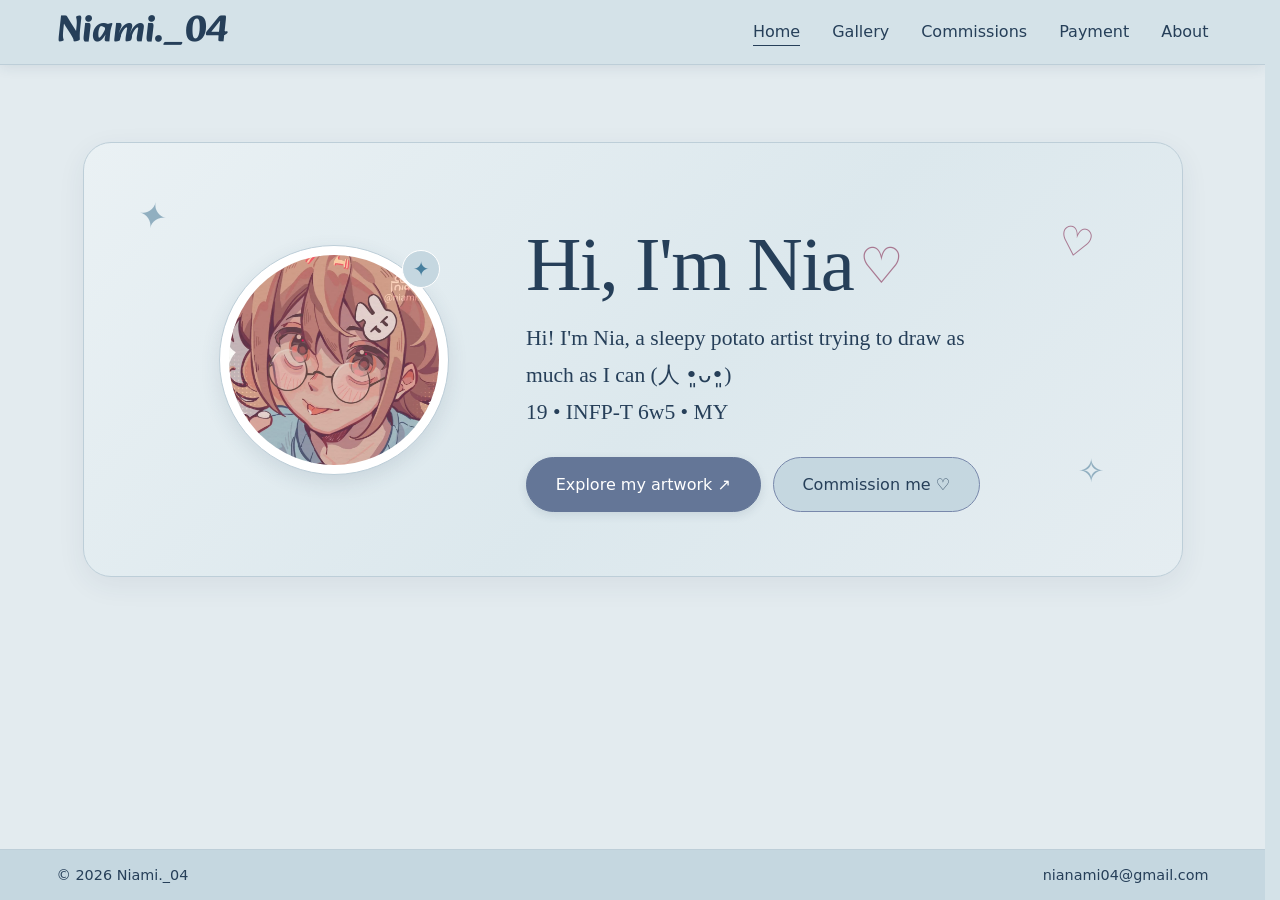
==== commit 193427b5: "phase 1 home page" ====
--- a/index.html
+++ b/index.html
@@ -8,11 +8,16 @@
 <title>Niami._04</title>
 
 <meta name="description" content="Original artwork, illustrations and paintings by Nia. Browse the portfolio and enquire about commissions.">
-<meta name="theme-color" content="#f7f3ec">
+<meta name="theme-color" content="#D4E2E8">
 
+<link rel="canonical" href="https://niami--04.pages.dev/">
+
+<!-- Open Graph -->
 <meta property="og:type" content="website">
+<meta property="og:site_name" content="Niami._04">
 <meta property="og:title" content="Niami._04">
 <meta property="og:description" content="Original artwork, illustrations and paintings by Nia.">
+<meta property="og:url" content="https://niami--04.pages.dev/">
 <meta property="og:image" content="https://niami--04.pages.dev/assets/images/pfp/pfp.webp">
 
 <link rel="icon" href="favicon.svg" type="image/svg+xml">
@@ -23,14 +28,28 @@
 
 <a class="skip" href="#main">Skip to content</a>
 
-<!-- EXISTING HEADER: PRESERVED -->
+<!-- =========================================
+     SITE HEADER
+     ========================================= -->
+
 <header class="site" id="site-header">
   <div class="wrap">
+
     <a class="logo" href="index.html">Niami._04</a>
 
-    <button class="sidebar-toggle" aria-label="Open navigation" aria-expanded="false">
-      <svg viewBox="0 0 24 24" width="24" height="24" fill="none"
-           stroke="currentColor" stroke-width="1.8" stroke-linecap="round">
+    <button
+      class="sidebar-toggle"
+      type="button"
+      aria-label="Open navigation"
+      aria-controls="mobile-sidebar"
+      aria-expanded="false">
+      <svg viewBox="0 0 24 24"
+           width="24"
+           height="24"
+           fill="none"
+           stroke="currentColor"
+           stroke-width="1.8"
+           stroke-linecap="round">
         <path d="M4 6h16M4 12h16M4 18h16"/>
       </svg>
     </button>
@@ -44,66 +63,81 @@
         <li><a href="about.html">About</a></li>
       </ul>
     </nav>
+
   </div>
 </header>
 
+<!-- =========================================
+     MOBILE NAVIGATION
+     ========================================= -->
+
 <div class="sidebar-overlay"></div>
 
-<aside class="mobile-sidebar" aria-label="Mobile navigation">
-  <button class="sidebar-close" aria-label="Close navigation">&times;</button>
+<aside class="mobile-sidebar"
+       id="mobile-sidebar"
+       aria-label="Mobile navigation">
+
+  <button class="sidebar-close"
+          type="button"
+          aria-label="Close navigation">
+    &times;
+  </button>
+
   <nav>
     <ul>
-      <li><a href="index.html">Home</a></li>
+      <li><a href="index.html" aria-current="page">Home</a></li>
       <li><a href="gallery.html">Gallery</a></li>
       <li><a href="commissions.html">Commissions</a></li>
       <li><a href="payment.html">Payment</a></li>
       <li><a href="about.html">About</a></li>
     </ul>
   </nav>
+
 </aside>
+
+<!-- =========================================
+     MAIN CONTENT
+     ========================================= -->
 
 <main id="main" class="home-page">
 
-  <!-- HERO -->
+  <!-- HERO SECTION -->
   <section class="home-hero">
     <div class="wrap">
 
       <div class="home-hero-card">
 
+        <!-- Decorative elements -->
         <div class="home-hero-decoration home-decoration-one" aria-hidden="true">✦</div>
         <div class="home-hero-decoration home-decoration-two" aria-hidden="true">♡</div>
         <div class="home-hero-decoration home-decoration-three" aria-hidden="true">✧</div>
 
         <div class="home-hero-content">
 
+          <!-- Profile image -->
           <div class="home-profile-frame">
+
             <span class="home-profile-sparkle" aria-hidden="true">✦</span>
+
             <img
               src="assets/images/pfp/pfp.webp"
               alt="Nia's profile picture"
               width="220"
               height="220"
+              decoding="async"
             >
+
           </div>
 
+          <!-- Introduction -->
           <div class="home-introduction">
-
-            <span class="home-eyebrow">
-              <span aria-hidden="true">♡</span> WELCOME TO MY LITTLE ART WORLD
-            </span>
-
             <h1>Hi, I'm Nia<span class="home-heart">♡</span></h1>
 
             <p class="home-intro-text">
-              An artist from Malaysia who loves creating doodles,
-              digital illustrations, and original characters.
+              Hi! I'm Nia, a sleepy potato artist trying to draw as much as I can (人 •͈ᴗ•͈) <br>
+19 • INFP-T 6w5 • MY
             </p>
-
-            <p class="home-intro-note">
-              A little space filled with creativity and things I love making.
-              I'm happy you're here!
-            </p>
-
+            <!-- Hero buttons -->
             <div class="home-hero-actions">
               <a class="btn" href="gallery.html">Explore my artwork ↗</a>
               <a class="btn ghost" href="commissions.html">Commission me ♡</a>
@@ -111,113 +145,6 @@
 
           </div>
         </div>
-
-        <div class="home-hero-bottom" aria-hidden="true">
-          <span>MADE WITH LOVE</span>
-          <span>✿</span>
-          <span>ONE DRAWING AT A TIME</span>
-        </div>
-
-      </div>
-
-    </div>
-  </section>
-
-
-  <!-- SELECTED ARTWORK -->
-  <section class="home-artwork" id="artwork">
-    <div class="wrap">
-
-      <div class="home-section-heading">
-        <div>
-          <span class="home-section-eyebrow">A LITTLE PEEK ♡</span>
-          <h2>Selected Artwork</h2>
-          <p>Some of my favourite creations, collected in one place.</p>
-        </div>
-
-        <span class="home-heading-decoration" aria-hidden="true">✿</span>
-      </div>
-
-      <div class="preview-layout">
-
-        <div class="masonry" data-preview aria-busy="true">
-
-          <div class="art art-skeleton" aria-hidden="true">
-            <span class="frame"></span>
-            <span class="cap"><b></b><i></i></span>
-          </div>
-
-          <div class="art art-skeleton" aria-hidden="true">
-            <span class="frame"></span>
-            <span class="cap"><b></b><i></i></span>
-          </div>
-
-          <div class="art art-skeleton" aria-hidden="true">
-            <span class="frame"></span>
-            <span class="cap"><b></b><i></i></span>
-          </div>
-
-        </div>
-
-        <div class="preview-more">
-          <a class="btn ghost" href="gallery.html">See all artwork →</a>
-        </div>
-
-      </div>
-
-    </div>
-  </section>
-
-
-  <!-- ABOUT NIA -->
-  <section class="home-about">
-    <div class="wrap">
-
-      <div class="home-about-card">
-
-        <div class="home-about-decoration" aria-hidden="true">♡</div>
-
-        <div class="home-about-label">A LITTLE ABOUT ME</div>
-
-        <h2>Creating things with love <span aria-hidden="true">✿</span></h2>
-
-        <p>
-          I enjoy bringing ideas to life through doodles, digital illustrations,
-          and original characters. Every drawing is a little piece of my
-          imagination, and I love sharing them with you.
-        </p>
-
-        <a class="home-text-link" href="about.html">Get to know me more ↗</a>
-
-      </div>
-
-    </div>
-  </section>
-
-
-  <!-- COMMISSION INVITATION -->
-  <section class="home-commission">
-    <div class="wrap">
-
-      <div class="home-commission-card">
-
-        <div class="home-commission-decoration" aria-hidden="true">
-          <span>✧</span>
-          <span>♡</span>
-          <span>✿</span>
-        </div>
-
-        <span class="home-section-eyebrow">HAVE AN IDEA IN MIND?</span>
-
-        <h2>Let's create something cute!</h2>
-
-        <p>
-          Have a character or idea you'd love to see illustrated?
-          I'd love to bring it to life for you.
-        </p>
-
-        <a class="btn" href="commissions.html">Explore commissions ♡</a>
-
       </div>
 
     </div>
@@ -225,18 +152,27 @@
 
 </main>
 
+<!-- =========================================
+     SITE FOOTER
+     ========================================= -->
 
-<!-- EXISTING FOOTER: PRESERVED -->
 <footer class="site" id="site-footer">
   <div class="wrap">
+
     <span>© 2026 Niami._04</span>
+
     <span>
       <a href="https://mail.google.com/mail/?view=cm&amp;to=nianami04@gmail.com"
          target="_blank"
          rel="noopener noreferrer">nianami04@gmail.com</a>
     </span>
+
   </div>
 </footer>
+
+<!-- =========================================
+     JAVASCRIPT
+     ========================================= -->
 
 <script src="js/main.js" defer></script>
 <script src="js/gallery.js" defer></script>
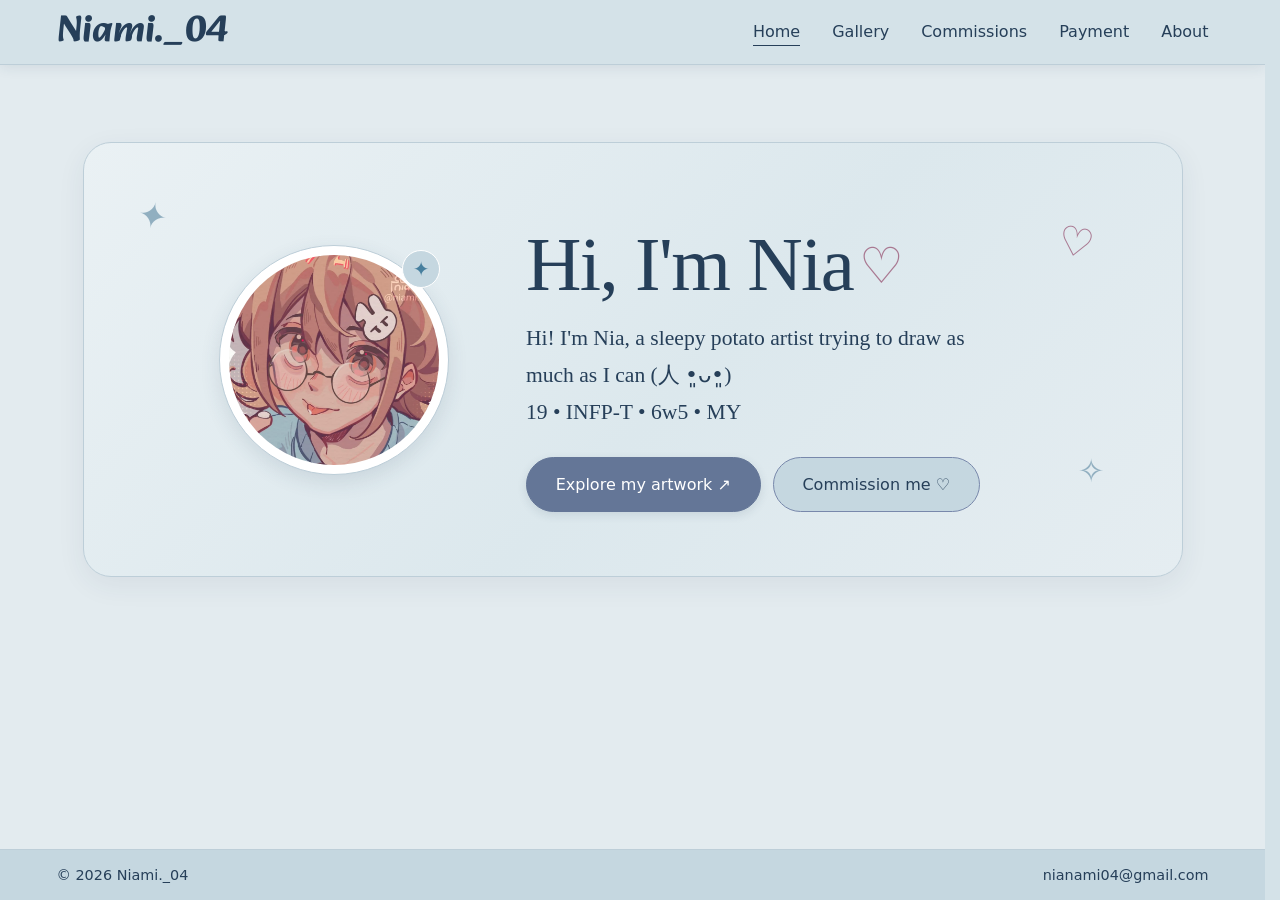
==== commit b7a851fd: "phase 1 home page" ====
--- a/index.html
+++ b/index.html
@@ -124,6 +124,7 @@
               alt="Nia's profile picture"
               width="220"
               height="220"
+              loading="eager"
               decoding="async"
             >
 
@@ -134,9 +135,10 @@
             <h1>Hi, I'm Nia<span class="home-heart">♡</span></h1>
 
             <p class="home-intro-text">
-              Hi! I'm Nia, a sleepy potato artist trying to draw as much as I can (人 •͈ᴗ•͈) <br>
-19 • INFP-T 6w5 • MY
-            </p>
+  Hi! I'm Nia, a sleepy potato artist trying to draw as much as I can (人 •͈ᴗ•͈)
+  <br>
+  19 • INFP-T • 6w5 • MY
+</p>
             <!-- Hero buttons -->
             <div class="home-hero-actions">
               <a class="btn" href="gallery.html">Explore my artwork ↗</a>
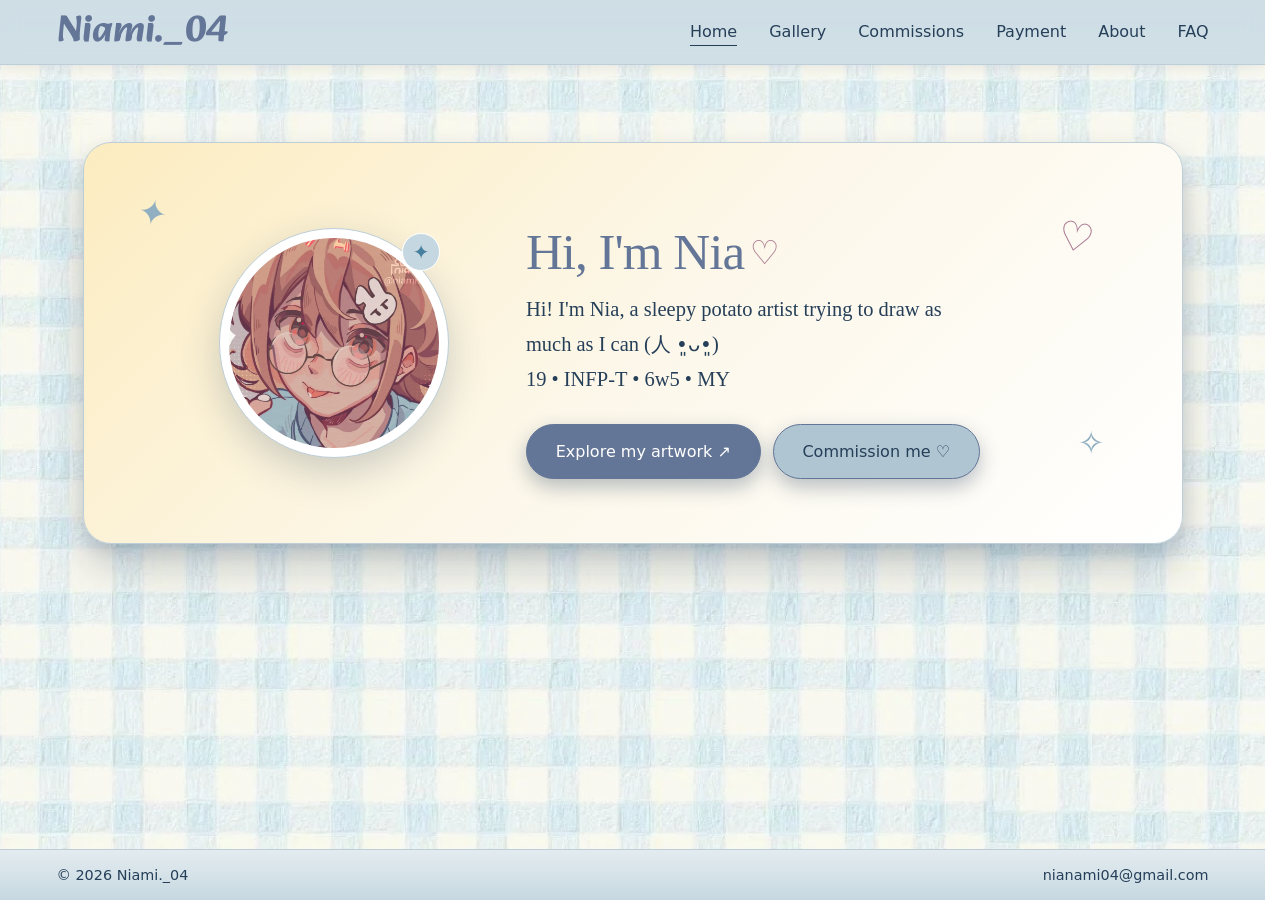
==== commit 32dbc983: "about page" ====
--- a/index.html
+++ b/index.html
@@ -61,6 +61,7 @@
         <li><a href="commissions.html">Commissions</a></li>
         <li><a href="payment.html">Payment</a></li>
         <li><a href="about.html">About</a></li>
+        <li><a href="faq.html">FAQ</a></li>
       </ul>
     </nav>
 
--- a/css/style.css
+++ b/css/style.css
@@ -12,6 +12,12 @@
 
   --card-bg: #E5EDF1;
   --footer-bg: #C5D7E0;
+  --button-primary: #647697;
+  --button-primary-hover: #526789;
+  --button-secondary: #C5D7E0;
+  --button-secondary-hover: #AFC5D2;
+  --shadow-button: 0 8px 20px rgba(38, 63, 89, .32);
+  --shadow-button-secondary: 0 6px 16px rgba(38, 63, 89, .22);
 
   --serif: "Iowan Old Style", "Palatino Linotype", Palatino, Georgia, serif;
   --sans: system-ui, -apple-system, "Segoe UI", Roboto, sans-serif;
@@ -31,11 +37,16 @@
 }
 
 body {
-  min-height: 100vh;
+   min-height: 100vh;
   display: flex;
   flex-direction: column;
   margin: 0;
-  background: var(--bg);
+  background: linear-gradient(
+    180deg,
+    #C5D7E0 0%,
+    #E5EDF1 50%,
+    #C5D7E0 100%
+  );
   color: var(--ink);
   font: 1rem/1.7 var(--sans);
   -webkit-font-smoothing: antialiased;
@@ -43,6 +54,7 @@
 
 main {
   flex: 1;
+  background: #E3EBEF;
 }
 
 img {
@@ -121,13 +133,14 @@
 /* =========================================
    6. HEADER AND NAVIGATION
    ========================================= */
-
+/* Translucent header with a vertical light-center gradient */
 header.site {
   position: sticky;
   top: 0;
   z-index: 20;
-  background: rgba(212, 226, 232, .85);
+  background: rgba(212, 226, 232, .65);
   backdrop-filter: blur(8px);
+  -webkit-backdrop-filter: blur(8px);
   border-bottom: 1px solid var(--line);
   box-shadow: 0 3px 12px rgba(38, 63, 89, .09);
 }
@@ -144,6 +157,7 @@
   font-size: 2.3rem;
   font-weight: 900;
   text-decoration: none;
+   color: #647697;
 }
 
 nav ul {
@@ -315,8 +329,15 @@
    BUTTONS — VIBRANT BLUE
    ========================================= */
 
+
+/* =========================================
+   8. BUTTONS AND LINKS
+   ========================================= */
+
 .btn,
 .btn.ghost {
+  background: var(--button-secondary-hover);
+  color: var(--ink);
   display: inline-block;
   border: 1px solid #7888AB;
   border-radius: 30px;
@@ -325,66 +346,41 @@
   transition: transform .25s ease, box-shadow .25s ease,
               background .25s ease, color .25s ease;
 }
-.btn,
-.btn.ghost {
-  display: inline-block;
-  border: 1px solid #7888AB;
-  border-radius: 30px;
-  padding: .8rem 1.8rem;
-  text-decoration: none;
-  transition: transform .25s ease, box-shadow .25s ease,
-              background .25s ease, color .25s ease;
-}
-
-/* =========================================
-   8. BUTTONS AND LINKS
-   ========================================= */
-
-.btn,
-.btn.ghost {
-  display: inline-block;
-  border: 1px solid #7888AB;
-  border-radius: 30px;
-  padding: .8rem 1.8rem;
-  text-decoration: none;
-  transition: transform .25s ease, box-shadow .25s ease,
-              background .25s ease, color .25s ease;
-}
 
 /* Primary button */
 .btn {
-  background: #647697;
+  background: var(--button-primary);
   color: #FFFFFF;
-  border: 1px solid #647697;
+  border: 1px solid var(--button-primary);
   border-radius: 30px;
-  box-shadow: 0 3px 10px rgba(38, 63, 89, .12);
+  box-shadow: var(--shadow-button);
 }
 
 /* Secondary button */
 .btn.ghost {
-  background: #C5D7E0;
+  background: var(--button-secondary-hover);
   color: var(--ink);
-  border: 1px solid #7888AB;
-  box-shadow: none;
+  border-color: #647697;
   transition: background .25s ease, color .25s ease,
               border-color .25s ease, transform .25s ease;
 }
 
-/* Primary hover */
+/* Primary button hover — stronger lift and soft shadow */
 .btn:hover {
-  background: #526789;
-  border-color: #526789;
+  background: var(--button-primary-hover);
+  border-color: var(--button-primary-hover);
   color: #FFFFFF;
-  transform: translateY(-2px);
-}
-
-/* Secondary hover */
-/* Ghost button hover */
+  transform: translateY(-4px);
+  box-shadow: 0 12px 24px rgba(38, 63, 89, .25);
+}
+
+/* Secondary button hover — stronger lift and soft shadow */
 .btn.ghost:hover {
-  background: #AFC5D2;
+  background: var(--button-secondary-hover);
   color: var(--ink);
   border-color: #647697;
-  transform: translateY(-2px);
+  transform: translateY(-4px);
+  box-shadow: 0 12px 24px rgba(38, 63, 89, .18);
 }
 
 .link {
@@ -444,6 +440,7 @@
   border: 1px solid var(--line);
   border-radius: 18px;
   box-shadow: 0 5px 18px rgba(38, 63, 89, .07);
+
 }
 
 .payment-card-heading {
@@ -564,24 +561,12 @@
 /* Responsive */
 
 @media (max-width: 720px) {
-  .payment-cards {
-    grid-template-columns: 1fr;
-    gap: 20px;
-  }
-
   .payment-card {
     padding: 1.4rem;
   }
 }
-/* Desktop: two cards side by side */
-.payment-cards {
-  display: grid;
-  grid-template-columns: repeat(2, minmax(0, 1fr));
-  gap: 28px;
-  align-items: stretch;
-}
-
-/* Tablet and mobile: stack cards vertically */
+
+/* Tablet and mobile: stack payment cards vertically */
 @media (max-width: 760px) {
   .payment-cards {
     grid-template-columns: 1fr;
@@ -728,16 +713,15 @@
   height: 100%;
   margin: 0;
   padding: 0;
-  border: 1px solid rgba(255, 255, 255, .45);
+  border: 1.3px solid #AFC5D2;
   border-radius: 14px;
-  background: rgba(255, 255, 255, .16);
+  background: rgba(16, 0, 0, 0.16);
   text-align: left;
   font: inherit;
   color: inherit;
-  cursor: zoom-in;
+  cursor: pointer;
   overflow: hidden;
-  box-shadow: 0 5px 18px rgba(38, 63, 89, .07);
-  /* box-shadow: 0 6px 20px rgba(38, 63, 89, .18); */
+  box-shadow: 0 5px 18px #263f5912;
   transition: transform .3s ease, box-shadow .3s ease;
 }
 
@@ -772,9 +756,11 @@
 /* Artwork hover and selection border */
 @media (hover: hover) and (pointer: fine) {
   .art:hover {
-  border-color: #263F59;
+  border: 1.3px solid #AFC5D2;
+  border-width: 1.66px;
   transform: translateY(-3px);
   box-shadow: 0 12px 16px rgba(38, 63, 89, .28);
+  /* Match the image-caption divider to the card hover border */
 }
 
   .art:hover .frame img {
@@ -785,7 +771,6 @@
 /* Keyboard focus */
 .art:focus-visible {
   border-color: #263F59;
-  outline: none;
 }
 
 .art:focus-visible {
@@ -804,7 +789,12 @@
   min-height: 58px;
   padding: 12px;
   font-size: .9rem;
-  background: var(--card-bg);
+/* Soft blue-white artwork caption */
+background: linear-gradient(
+  135deg,
+  #EAF1F4 0%,
+  #E5EDF1 100%
+);
   color: var(--ink);
   transition: background .3s ease;
 }
@@ -870,29 +860,7 @@
   color: var(--mute);
 }
 
-/* Gallery filter buttons */
-
-.filters {
-  display: flex;
-  flex-wrap: wrap;
-  gap: .4rem 1.6rem;
-  margin: 0 0 2.5rem;
-}
-
-.filters button {
-  background: none;
-  border: 0;
-  border-bottom: 1px solid transparent;
-  font: inherit;
-  color: var(--mute);
-  cursor: pointer;
-  padding: .15rem 0;
-}
-
-.filters button[aria-pressed=true] {
-  color: var(--ink);
-  border-color: var(--ink);
-}
+
 
 /* =========================================
    15. DETAILS AND TABLES
@@ -925,7 +893,12 @@
    ========================================= */
 
 footer.site {
-  background: var(--footer-bg);
+  background: linear-gradient(
+  180deg,
+  #E3EBEF 0%,
+  #D4E2E8 55%,
+  var(--footer-bg) 100%
+);
   border-top: 1px solid var(--line);
   padding: .8rem 0;
   font-size: .9rem;
@@ -935,95 +908,222 @@
   text-decoration: none;
 }
 
-footer.site a:hover {
-  text-decoration: none;
-}
 
 /* =========================================
-   17. LIGHTBOX
+   17. LIGHTBOX — ADVANCED RESPONSIVE VIEWER
    ========================================= */
 
 body:has(dialog[open]) {
   overflow: hidden;
 }
 
+/* Full-screen lightbox */
 .lb {
-  border: 0;
-  padding: 0;
-  background: transparent;
+  position: fixed;
+  inset: 0;
   width: 100%;
   height: 100%;
-  max-width: 100vw;
-  max-height: 100vh;
-  color: #fff;
+  max-width: none;
+  max-height: none;
+  margin: 0;
+  padding: 0;
+  border: 0;
+  overflow: hidden;
+  background: #171820;
+  color: #FFFFFF;
 }
 
 .lb::backdrop {
-  background: rgba(22, 19, 16, .95);
+  background: rgba(15, 17, 24, .97);
 }
 
 .lb[open] {
+  display: block;
+  animation: fade .25s ease;
+}
+
+/* Image interaction area */
+.lb-stage {
+  cursor: default;
+  position: absolute;
+  inset: 0;
   display: flex;
   align-items: center;
   justify-content: center;
-  animation: fade .3s;
-}
-
-.lb figure {
-  margin: 0;
-  width: min(88vw, 1400px);
-  max-width: 88vw;
-  max-height: 88vh;
+  overflow: hidden;
+  touch-action: none;
+  user-select: none;
+  -webkit-user-select: none;
+}
+
+/* Zoomable artwork */
+.lb-image {
+  cursor: default;
+  display: block;
+  flex: none;
+  max-width: none;
+  max-height: none;
+  object-fit: contain;
+  object-position: center;
+  transform-origin: center center;
+  transition: transform .12s ease-out;
+  will-change: transform;
+  user-select: none;
+  -webkit-user-drag: none;
+}
+
+.lb-stage.is-zoomed .lb-image {
+  transition: none;
+}
+
+/* Close, previous and next buttons */
+.lb button {
+  position: absolute;
+  z-index: 5;
   display: flex;
-  flex-direction: column;
   align-items: center;
   justify-content: center;
+  border: 1px solid rgba(255, 255, 255, .25);
+  border-radius: 50%;
+  background: rgba(255, 255, 255, .13);
+  color: #FFFFFF;
+  cursor: pointer;
+  backdrop-filter: blur(8px);
+  -webkit-backdrop-filter: blur(8px);
+  transition: background .2s ease, transform .2s ease;
+}
+
+.lb button:hover {
+  background: rgba(255, 255, 255, .28);
+}
+
+.lb button:focus-visible {
+  outline: 2px solid #FFFFFF;
+  outline-offset: 4px;
+}
+
+/* Close button */
+.lb-x {
+  top: 18px;
+  right: 20px;
+  width: 46px;
+  height: 46px;
+  font-size: 2rem;
+}
+
+/* Previous and next buttons */
+.lb-p,
+.lb-n {
+  top: 50%;
+  width: 48px;
+  height: 48px;
+  font-size: 2.3rem;
+  transform: translateY(-50%);
+}
+
+.lb-p {
+  left: 20px;
+}
+
+.lb-n {
+  right: 20px;
+}
+
+/* Zoom controls */
+.lb-zoom-controls {
+  position: absolute;
+  z-index: 6;
+  right: 20px;
+  bottom: 24px;
+  display: flex;
+  align-items: center;
+  gap: 9px;
+}
+
+.lb .lb-zoom-controls button {
+  position: static;
+  width: 42px;
+  height: 42px;
+  font-size: 1.25rem;
+}
+
+.lb .lb-zoom-controls .lb-zoom-reset {
+  width: auto;
+  padding: 0 14px;
+  border-radius: 24px;
+  font-size: .85rem;
+}
+
+/* Artwork caption */
+.lb-caption {
+  position: absolute;
+  z-index: 4;
+  bottom: 25px;
+  left: 50%;
+  width: min(60%, 650px);
+  transform: translateX(-50%);
+  color: #FFFFFF;
+  font-size: .9rem;
   text-align: center;
-}
-
-.lb img {
-  display: block;
-  width: auto;
-  height: auto;
-  max-width: 88vw;
-  max-height: 78vh;
-  margin: 0 auto;
-  object-fit: contain;
-  object-position: center;
-}
-
-.lb figcaption {
-  padding-top: .8rem;
-  font-size: .9rem;
-  opacity: .85;
-}
-
-.lb button {
-  position: absolute;
-  background: none;
-  border: 0;
-  color: #fff;
-  font-size: 2.4rem;
-  line-height: 1;
-  padding: .5rem 1rem;
-  cursor: pointer;
-}
-
-.lb-x {
-  top: .5rem;
-  right: .5rem;
-}
-
-.lb-p {
-  left: .3rem;
-  top: 45%;
-}
-
-.lb-n {
-  right: .3rem;
-  top: 45%;
-}
-
+  line-height: 1.6;
+  pointer-events: none;
+  text-shadow: 0 2px 8px rgba(0, 0, 0, .8);
+}
+
+/* Mobile layout */
+@media (max-width: 650px) {
+  .lb-x {
+    top: 12px;
+    right: 12px;
+    width: 42px;
+    height: 42px;
+  }
+
+  .lb-p,
+  .lb-n {
+    width: 38px;
+    height: 38px;
+    font-size: 1.8rem;
+  }
+
+  .lb-p {
+    left: 8px;
+  }
+
+  .lb-n {
+    right: 8px;
+  }
+
+  .lb-zoom-controls {
+    right: 50%;
+    bottom: 14px;
+    transform: translateX(50%);
+    gap: 8px;
+  }
+
+  .lb .lb-zoom-controls button {
+    width: 38px;
+    height: 38px;
+  }
+
+  .lb-caption {
+    bottom: 65px;
+    width: 82%;
+    font-size: .8rem;
+  }
+}
+
+/* Respect reduced-motion preferences */
+@media (prefers-reduced-motion: reduce) {
+  .lb[open],
+  .lb button,
+  .lb-image {
+    animation: none;
+    transition: none;
+  }
+}
+
+/* Existing fade animation */
 @keyframes fade {
   from {
     opacity: 0;
@@ -1180,55 +1280,6 @@
 
 /* Poster grid */
 
-/* Commission gallery — same layout as artwork gallery (2 columns) */
-.commission-gallery {
-  display: grid;
-  grid-template-columns: repeat(2, minmax(0, 280px));
-  justify-content: center;
-  gap: 24px;
-  width: 100%;
-  align-items: stretch;
-  margin: 2rem auto 0;
-}
-
-/* Commission cards — same appearance as .art */
-.commission-poster {
-  display: block;
-  width: 100%;
-  min-width: 0;
-  aspect-ratio: 3 / 4;
-  margin: 0;
-  padding: 0;
-  border: 1px solid rgba(255, 255, 255, .45);
-  border-radius: 14px;
-  background: rgba(255, 255, 255, .16);
-  overflow: hidden;
-  cursor: zoom-in;
-  box-shadow: 0 5px 18px rgba(38, 63, 89, .07);
-  transition: transform .3s ease, box-shadow .3s ease,
-              border-color .3s ease;
-}
-
-/* Commission poster images */
-.commission-poster img {
-  display: block;
-  width: 100%;
-  height: 100%;
-  max-width: none;
-  object-fit: contain;
-  object-position: center;
-  transition: transform .35s ease;
-}
-
-/* Same hover effect as Gallery */
-@media (hover: hover) and (pointer: fine) {
-  .commission-poster:hover {
-    border-color: #263F59;
-    transform: translateY(-3px);
-    box-shadow: 0 12px 16px rgba(38, 63, 89, .28);
-  }
-}
-
 /* Keyboard focus */
 .commission-poster:focus-visible {
   outline: 2px solid var(--hl);
@@ -1321,36 +1372,6 @@
     margin-left: 0;
   }
 }
-/* Artwork caption background */
-.art .cap {
-  background: #E5EDF1;
-  padding: 12px;
-}
-main {
-  flex: 1;
-  background: #E3EBEF;
-}
-
-
-
-
-
-
-
-
-
-
-
-
-
-
-
-
-
-
-
-
-
 
 
 /* =========================================
@@ -1371,7 +1392,12 @@
   max-width: 1000px;
   margin: 0 auto;
   padding: clamp(1.5rem, 4vw, 3rem);
-  background: rgba(255, 255, 255, .42);
+  background: linear-gradient(
+  135deg,
+  #FCECC0 0%,
+  #FCF7E9 50%,
+  #FFFFFF 100%
+);
   border: 1px solid var(--line);
   border-radius: 20px;
   box-shadow: 0 5px 20px rgba(38, 63, 89, .06);
@@ -1454,8 +1480,25 @@
 /* Social section */
 
 .about-social-section {
-  max-width: 1000px;
-  margin: 4rem auto 0;
+   position: relative;
+  max-width: 1100px;
+  margin: 2rem auto 0;
+  padding: clamp(2rem, 5vw, 4rem);
+
+  background: linear-gradient(
+  135deg,
+  #FCECC0 0%,
+  #FCF7E9 50%,
+  #FFFFFF 100%
+);
+
+  border: 1px solid var(--line);
+  border-radius: 28px;
+
+  box-shadow:
+    0 8px 15px rgba(38, 63, 89, 0.10),
+    0 20px 35px rgba(38, 63, 89, 0.16),
+    0 35px 55px rgba(38, 63, 89, 0.08);
 }
 
 .about-social-heading {
@@ -1536,7 +1579,12 @@
   margin: 3.5rem auto 0;
   padding: 2rem;
   text-align: center;
-  background: rgba(255, 255, 255, .32);
+  background: linear-gradient(
+  135deg,
+  #FCECC0 0%,
+  #FCF7E9 50%,
+  #FFFFFF 100%
+);
   border: 1px solid var(--line);
   border-radius: 18px;
 }
@@ -1609,7 +1657,53 @@
     text-align: center;
   }
 }
-
+/* About page — mobile social icons */
+@media (max-width: 650px) {
+
+  /* Four icons in one horizontal row */
+  .about-social-grid {
+    display: grid;
+    grid-template-columns: repeat(4, minmax(0, 1fr));
+    align-items: center;
+    gap: 12px;
+  }
+
+  /* Remove all text and arrows, keeping only SVG image icons */
+  .about-social-card > :not(img) {
+    display: none !important;
+  }
+
+  /* Remove old card appearance */
+  .about-social-card {
+    display: flex;
+    justify-content: center;
+    align-items: center;
+    width: 100%;
+    min-height: 56px;
+    padding: 8px;
+    background: transparent !important;
+    border: none;
+    border-radius: 12px;
+    box-shadow: none;
+    transform: none;
+  }
+
+  .about-social-card:hover,
+  .about-social-card:focus,
+  .about-social-card:active {
+    background: transparent !important;
+    transform: none;
+  }
+
+  /* Icon sizing */
+  .about-social-card img {
+    display: block;
+    width: 34px;
+    height: 34px;
+    flex: 0 0 34px;
+    object-fit: contain;
+  }
+}
 /* =========================================
    COMMISSIONS PAGE REDESIGN
 ========================================= */
@@ -1618,67 +1712,27 @@
   background: #E3EBEF;
 }
 
-/* HERO */
-
-.commission-hero {
-  padding: clamp(4rem, 9vw, 7rem) 0;
-  text-align: center;
-  background: linear-gradient(
-    145deg,
-    #D4E2E8,
-    #E5EDF1 65%,
-    #DCE8ED
-  );
-  border-bottom: 1px solid var(--line);
-}
-
-.commission-hero-content {
-  max-width: 680px;
-  margin: 0 auto;
-}
-
-.commission-eyebrow {
-  display: inline-block;
-  color: var(--hl);
-  font-size: .78rem;
-  font-weight: 700;
-  letter-spacing: .2em;
-  margin-bottom: 1rem;
-}
-
-.commission-hero h1 {
-  color: var(--ink);
-  font-family: var(--serif);
-  font-size: clamp(2.5rem, 6vw, 4.2rem);
-  line-height: 1.12;
-  margin: 0 0 1.2rem;
-}
-
-.commission-hero-content > p {
-  max-width: 540px;
-  margin: 0 auto 1.7rem;
-  color: var(--mute);
-  font-size: 1.05rem;
-  line-height: 1.8;
-}
-
-.commission-hero .commission-status {
-  display: inline-flex;
+
+
+/* Commission status — compact pill above the information section */
+.commissions-page .commission-status {
+  display: flex;
+width: fit-content;
   align-items: center;
   justify-content: center;
-  margin: 0 auto;
-  padding: .65rem 1.3rem;
+  margin: 0 auto .75rem;
+  padding: .65rem 1.4rem;
   border: 1px solid;
   border-radius: 30px;
   font-size: .9rem;
   font-weight: 650;
-  background: rgba(255,255,255,.35);
+  background: rgba(255, 255, 255, .45);
 }
 
 /* INFORMATION SECTION */
 
 .commission-information {
-  padding: clamp(3.5rem, 7vw, 5.5rem) 0;
+   padding: 1rem 0 clamp(3.5rem, 7vw, 5.5rem);
 }
 
 .commission-section-heading {
@@ -1703,17 +1757,22 @@
 
 /* POSTER GRID — MATCH GALLERY CARDS */
 
+/* Commission poster grid — centered with a smaller gap */
+/* Commission poster grid — smaller centered posters */
 .commission-gallery {
   display: grid;
-  grid-template-columns: repeat(2, minmax(0, 280px));
+  grid-template-columns: repeat(2, minmax(0, 420px));
   justify-content: center;
   gap: 24px;
   width: 100%;
-  max-width: none;
-  margin: 0 auto;
-}
+  max-width: 864px;
+  align-items: stretch;
+  margin: 2rem auto 0;
+}
+
 
 .commission-poster {
+justify-self: center;
   display: flex;
   flex-direction: column;
   width: 100%;
@@ -1721,37 +1780,48 @@
   height: 100%;
   margin: 0;
   padding: 0;
-  border: 1px solid rgba(255, 255, 255, .45);
+  border: 1.3px solid #AFC5D2;
+
   border-radius: 14px;
-  background: rgba(255, 255, 255, .16);
+  background: rgba(16, 0, 0, 0.16);
   text-align: left;
   font: inherit;
   color: inherit;
-  cursor: zoom-in;
+  cursor: pointer;
   overflow: hidden;
-  box-shadow: 0 5px 18px rgba(38, 63, 89, .07);
+  box-shadow: 0 5px 18px #263f5912;
   transition: transform .3s ease, box-shadow .3s ease;
 }
 
+/* Commission poster image — match Artwork Gallery image sizing */
+/* Preserve the original commission poster proportions */
+/* .commission-poster img {
+  display: block;
+  width: 100%;
+  height: auto;
+  object-fit: contain;
+  object-position: center;
+  border: 1px solid transparent;
+  transition: transform .35s ease;
+} */
 .commission-poster img {
   display: block;
   width: 100%;
-  height: 100%;
-  max-width: none;
-  max-height: none;
-  aspect-ratio: 3 / 4;
-  object-fit: cover;
-  border: 1px solid transparent;
+  aspect-ratio: 4 / 5;
+  height: auto;
+  object-fit: contain;
   object-position: center;
+  background: #E3EBEF;
   transition: transform .35s ease;
 }
-
 @media (hover: hover) and (pointer: fine) {
-  .commission-poster:hover {
-    border-color: #263F59;
-    transform: translateY(-3px);
-    box-shadow: 0 12px 16px rgba(38, 63, 89, .28);
-  }
+  /* Match the artwork card hover effect */
+.commission-poster:hover {
+  border: 1.3px solid #AFC5D2;
+  border-width: 1.66px;
+  transform: translateY(-3px);
+  box-shadow: 0 12px 16px rgba(38, 63, 89, .28);
+}
 
   .commission-poster:hover img {
     transform: scale(1.025);
@@ -1764,24 +1834,39 @@
 }
 
 .commission-poster-caption {
+  justify-content: center;
+flex-direction: column;
+text-align: center;
   display: flex;
-  justify-content: space-between;
   align-items: center;
-  gap: 12px;
+  gap: 4px;
   width: 100%;
   min-height: 58px;
   padding: 12px;
-  font-size: .9rem;
-  font-weight: 400;
-  background: var(--card-bg);
+  font-size: 0.9rem;
+  font-weight: 100;
+/* Soft pastel gradient for commission poster captions */
+background: linear-gradient(
+  135deg,
+  #FCECC0 0%,
+  #FCF7E9 45%,
+  #EAF1F4 80%
+);
   color: var(--ink);
 }
-
+/* Centre commission poster caption text */
+.commission-poster-caption > span {
+  display: block;
+  width: 100%;
+  text-align: center;
+  font-size: 1.1rem;
+  font-weight: 100;
+}
 .commission-poster-caption > span:first-child {
   color: var(--ink);
   font-size: .9rem;
   letter-spacing: normal;
-  font-weight: 600;
+  font-weight: 450;
 }
 
 .commission-view {
@@ -1797,15 +1882,50 @@
   padding: 1rem 0 clamp(4rem, 8vw, 6rem);
 }
 
+/* Commission contact card — match the Gallery hero */
 .commission-contact-card {
-  max-width: 850px;
+  position: relative;
+  overflow: hidden;
+  max-width: 1000px;
   margin: 0 auto;
-  padding: clamp(2.5rem, 6vw, 4rem) 1.5rem;
+  padding: clamp(2.5rem, 5vw, 3.5rem) 1.5rem;
   text-align: center;
-  background: #D4E2E8;
-  border: 1px solid var(--line);
-  border-radius: 22px;
-  box-shadow: 0 6px 22px rgba(38, 63, 89, .06);
+
+  background: linear-gradient(
+    135deg,
+    #FCECC0 0%,
+    #FCF7E9 50%,
+    #FFFFFF 100%
+  );
+
+  border: 1px solid #C5D7E0;
+  border-radius: 28px;
+
+  box-shadow:
+    0 8px 15px rgba(38, 63, 89, .10),
+    0 20px 35px rgba(38, 63, 89, .12);
+}
+
+/* Decorative sparkle */
+.commission-contact-card::before {
+  content: "✦";
+  position: absolute;
+  top: 20px;
+  left: 30px;
+  color: #789BB3;
+  font-size: 1.6rem;
+  opacity: .75;
+}
+
+/* Decorative heart */
+.commission-contact-card::after {
+  content: "♡";
+  position: absolute;
+  right: 32px;
+  bottom: 18px;
+  color: #A97891;
+  font-size: 2rem;
+  opacity: .8;
 }
 
 .commission-contact-card h2 {
@@ -1828,33 +1948,47 @@
   justify-content: center;
   text-decoration: none;
 }
-
-/* RESPONSIVE */
-
-@media (max-width: 560px) {
-  .commission-hero {
-    padding: 3.5rem 0;
-  }
-
   .commission-gallery {
     grid-template-columns: repeat(2, minmax(0, 1fr));
     gap: 16px;
   }
 
   .commission-poster-caption {
-    flex-direction: column;
-    align-items: flex-start;
-    justify-content: flex-start;
-    gap: 4px;
-    min-height: 64px;
-  }
+  flex-direction: column;
+  align-items: center;
+  justify-content: center;
+  text-align: center;
+  gap: 4px;
+  min-height: 64px;
+}
 
   .commission-view {
     width: auto;
     margin-left: 0;
     text-align: left;
   }
-}
+  /* Mobile contact card — match Gallery hero proportions */
+.commission-contact-card {
+  width: calc(100% - 32px);
+  margin-inline: auto;
+  padding: 2rem 1.25rem;
+  border-radius: 22px;
+}
+
+.commission-contact-card::before {
+  top: 10px;
+  left: 12px;
+  font-size: 1.1rem;
+  opacity: .5;
+}
+
+.commission-contact-card::after {
+  right: 12px;
+  bottom: 8px;
+  font-size: 1.3rem;
+  opacity: .5;
+}
+
 
 @media (max-width: 359px) {
   .commission-gallery {
@@ -1864,46 +1998,95 @@
 
 
 
-
-
-
-
-
-
-
-
-/* GALLERY REDESIGN — FINAL OVERRIDES */
-
+/* =========================================
+   GALLERY — 
+   ========================================= */
+
+/* Gallery background — preserve existing page background */
 .gallery-page {
   background: #E3EBEF;
 }
 
-/* Gallery Hero */
+/* -----------------------------------------
+   1. GALLERY HERO
+   ----------------------------------------- */
+
 .gallery-page .gallery-hero {
-  padding: clamp(4rem, 9vw, 6.5rem) 0;
+  padding: clamp(2rem, 4vw, 3rem) 0;
   text-align: center;
-  background: linear-gradient(145deg, #D4E2E8, #E5EDF1, #DCE8ED);
-  border-bottom: 1px solid var(--line);
+  background: transparent;
+  border: none;
 }
 
 .gallery-page .gallery-hero .wrap {
-  max-width: 800px;
+  position: relative;
+  overflow: hidden;
+  max-width: 1000px;
+  padding: clamp(2.5rem, 5vw, 3.5rem);
+
+   background: linear-gradient(
+  135deg,
+  #FCECC0 0%,
+  #FCF7E9 50%,
+  #FFFFFF 100%
+);
+
+  border: 1px solid #C5D7E0;
+  border-radius: 28px;
+
+  box-shadow:
+    0 8px 15px rgba(38, 63, 89, .10),
+    0 20px 35px rgba(38, 63, 89, .12);
+}
+
+/* Small decorative sparkles */
+.gallery-page .gallery-hero .wrap::before {
+  content: "✦";
+  position: absolute;
+  top: 20px;
+  left: 30px;
+  color: #789BB3;
+  font-size: 1.6rem;
+  opacity: .75;
+}
+
+.gallery-page .gallery-hero .wrap::after {
+  content: "♡";
+  position: absolute;
+  right: 32px;
+  bottom: 18px;
+  color: #A97891;
+  font-size: 2rem;
+  opacity: .8;
 }
 
 .gallery-page .gallery-hero h1 {
-  font-size: clamp(2.8rem, 7vw, 4.5rem);
-  margin-bottom: 1.2rem;
+  position: relative;
+  z-index: 1;
+  margin-bottom: 1rem;
+  color: #647697;
+  font-size: clamp(2.3rem, 5vw, 3.6rem);
 }
 
 .gallery-page .gallery-hero p {
+  position: relative;
+  z-index: 1;
   max-width: 570px;
   margin: auto;
-  color: var(--mute);
-}
-
-/* Gallery Collection */
+  color: #536B7D;
+  font-size: 1.1rem;
+}
+/* Muted red filled heart in the gallery heading */
+.gallery-page .gallery-hero h1 .heart {
+  color: #B97880;
+}
+
+/* -----------------------------------------
+   2. ARTWORK COLLECTION
+   ----------------------------------------- */
+
 .gallery-page .gallery-collection {
-  padding: clamp(3rem, 7vw, 5rem) 0;
+  padding: 1.8rem 0 4rem;
 }
 
 .gallery-page .gallery-section-heading {
@@ -1917,38 +2100,257 @@
   margin: 0;
 }
 
-/* Gallery Filters */
+/* -----------------------------------------
+   3. CUTE SEGMENTED FILTER BUTTONS
+   ----------------------------------------- */
+
+
+/* Animated gallery toggle */
 .gallery-page .filters {
+  position: relative;
+  isolation: isolate;
   display: flex;
-  flex-wrap: wrap;
-  gap: .7rem;
-  margin-bottom: 2rem;
-}
-
+  justify-content: center;
+  align-items: center;
+  width: fit-content;
+  margin: 0 auto 1.5rem;
+  padding: 5px;
+  gap: 0;
+  background: #FFFFFF;
+  border: 1px solid #B8C6D0;
+  border-radius: 999px;
+}
+
+/* Sliding selection indicator */
+.gallery-page .filters::before {
+  content: "";
+  position: absolute;
+  z-index: -1;
+  top: 5px;
+  bottom: 5px;
+  left: 5px;
+  width: calc(50% - 5px);
+  border-radius: 999px;
+  background: #647697;
+  transition: transform .35s cubic-bezier(.22, 1, .36, 1);
+}
+
+/* Slide indicator to All Artwork */
+.gallery-page .filters:has(
+  button[data-collection="all"][aria-pressed="true"]
+)::before {
+  transform: translateX(100%);
+}
+
+/* Toggle labels */
 .gallery-page .filters button {
-  padding: .6rem 1.2rem;
-  border: 1px solid var(--line);
-  border-radius: 30px;
-  background: #EAF1F4;
-  color: var(--ink);
-}
-
+  flex: 1;
+  position: relative;
+  z-index: 1;
+  min-width: 135px;
+  padding: .7rem 1rem;
+  border: 1px solid transparent;
+  border-radius: 999px;
+  background: transparent;
+  color: #344F68;
+  font: inherit;
+  white-space: nowrap;
+  cursor: pointer;
+  box-shadow: none;
+  transition: color .25s ease;
+}
+
+/* Selected label */
 .gallery-page .filters button[aria-pressed="true"] {
-  background: #647697;
-  color: white;
-  border-color: #647697;
-}
-
-/* Gallery Grid — preserve original artwork card styling */
+  background: transparent;
+  color: #FFFFFF;
+  border-color: transparent;
+  box-shadow: none;
+}
+
+/* Keyboard focus */
+.gallery-page .filters button:focus-visible {
+  outline: 2px solid #A97891;
+  outline-offset: 2px;
+}
+
+/* Mobile sizing */
+@media (max-width: 560px) {
+  .gallery-page .filters button {
+    min-width: 0;
+    padding: .65rem .9rem;
+    font-size: .85rem;
+  }
+}
+/* Disable hover colour changes on gallery filters */
+.gallery-page .filters button:hover,
+.gallery-page .filters button:not([aria-pressed="true"]):hover {
+  background: transparent;
+  color: inherit;
+  border-color: transparent;
+}
+
+
+
+/* Keep gallery toggle completely still on hover */
+.gallery-page .filters button:hover {
+  transform: none;
+  box-shadow: none;
+}
+
+/* Prevent hover movement on the toggle container */
+.gallery-page .filters:hover {
+  transform: none;
+}
+/* Keep selected filter text white on hover */
+.gallery-page .filters button[aria-pressed="true"]:hover {
+  color: #FFFFFF;
+  background: transparent;
+  border-color: transparent;
+}
+
+/* Keep unselected filter text unchanged on hover */
+.gallery-page .filters button:not([aria-pressed="true"]):hover {
+  color: #344F68;
+  background: transparent;
+  border-color: transparent;
+}
+/* -----------------------------------------
+   4. ARTWORK GRID
+   ----------------------------------------- */
+
 .gallery-page [data-gallery] {
   display: grid;
-  grid-template-columns: repeat(3, minmax(0, 280px));
+  grid-template-columns: repeat(3, minmax(0, 260px));
   justify-content: center;
-  gap: 24px;
+  align-items: stretch;
+  gap: 22px;
   width: 100%;
 }
 
-/* Gallery Contact */
+/* -----------------------------------------
+   5. ARTWORK CARD — PASTEL FINISH
+   ----------------------------------------- */
+   .gallery-page .art {
+  background: #F8FAFB;
+  border: 1.3px solid #C5D7E0;
+  border-radius: 16px;
+  box-shadow: 0 5px 16px rgba(38, 63, 89, .10);
+  transition:
+    transform .3s ease,
+    box-shadow .3s ease,
+    border-color .3s ease;
+}
+
+/* Keep original image proportions and cropping */
+.gallery-page .art .frame {
+  border-radius: 14px;
+  overflow: hidden;
+}
+
+/* Smooth artwork hover animation */
+.gallery-page .art .frame img {
+  transition:
+    transform .4s ease,
+    filter .4s ease;
+}
+/* Soft pastel caption */
+.gallery-page .art .cap {
+background: linear-gradient(
+  135deg,
+  #FCECC0 0%,
+  #FCF7E9 45%,
+  #EAF1F4 80%
+);
+   /* background: linear-gradient(
+  135deg,
+  #FCECC0 0%,
+  #FCF7E9 50%,
+  #FFFFFF 100%
+); */
+
+  color: #263F59;
+  border-top: 1px solid #D5E0E6;
+  transition: background .3s ease;
+}
+
+.gallery-page .art .cap b {
+  color: #344F68;
+  font-weight: 600;
+}
+
+.gallery-page .art .cap i {
+  color: #7188A8;
+}
+
+/* Card hover */
+@media (hover: hover) and (pointer: fine) {
+  .gallery-page .art:hover {
+    border-color: #D4A943;
+    border-width: 1.66px;
+    transform: translateY(-4px);
+    box-shadow: 0 12px 22px rgba(38, 63, 89, .16);
+
+  }
+
+  /* Artwork highlight on hover */
+.gallery-page .art:hover .frame img {
+  transform: scale(1.045);
+  filter: saturate(1.12) contrast(1.04) brightness(1.03);
+}
+
+  .gallery-page .art:hover .cap {
+    background: linear-gradient(
+  135deg,
+  #FFFAED 0%,
+  #FFFCF6 45%,
+  #F7FAFC 80%
+);
+  /* background: linear-gradient(
+    135deg,
+    #FCF0D2 0%,
+    #FFF5E1 20%,
+    #FFFAF0 80%
+  ); */
+}
+} 
+
+/* Keyboard focus */
+.gallery-page .art:focus-visible {
+  outline: 2px solid #647697;
+  outline-offset: 4px;
+}
+
+
+
+
+/* Mobile — reproduce hover effects on the card highlighted while scrolling */
+@media (hover: none) and (pointer: coarse) {
+  .gallery-page .art.is-scroll-active {
+    /* border-color: #D4A943;
+    border-width: 1.66px; */
+    transform: translateY(-4px);
+    box-shadow: 0 12px 22px rgba(38, 63, 89, .16);
+  }
+
+  .gallery-page .art.is-scroll-active .frame img {
+    transform: scale(1.045);
+    filter: saturate(1.12) contrast(1.04) brightness(1.03);
+  }
+
+  /* .gallery-page .art.is-scroll-active .cap {
+    background: linear-gradient(
+      135deg,
+      #FCF0D2 0%,
+      #FFF5E1 20%,
+      #FFFAF0 80%
+    );
+  } */
+}
+/* -----------------------------------------
+   6. GALLERY CONTACT
+   ----------------------------------------- */
+
 .gallery-page .gallery-contact {
   padding: 0 0 5rem;
 }
@@ -1958,8 +2360,12 @@
   margin: auto;
   padding: 3.5rem 1.5rem;
   text-align: center;
-  background: #D4E2E8;
-  border: 1px solid var(--line);
+  background: linear-gradient(
+    135deg,
+    #EAF3F7,
+    #F8EEF2
+  );
+  border: 1px solid #C5D7E0;
   border-radius: 22px;
 }
 
@@ -1970,34 +2376,142 @@
 .gallery-page .gallery-contact-card p {
   max-width: 520px;
   margin: 0 auto 1.5rem;
-  color: var(--mute);
-}
+  color: #536B7D;
+}
+
+/* -----------------------------------------
+   7. RESPONSIVE DESIGN
+   ----------------------------------------- */
 
 /* Tablet */
 @media (max-width: 900px) {
   .gallery-page [data-gallery] {
-    grid-template-columns: repeat(2, minmax(0, 280px));
+    grid-template-columns: repeat(2, minmax(0, 260px));
   }
 }
 
 /* Mobile */
 @media (max-width: 560px) {
+  .gallery-page .gallery-hero {
+    padding: 1.5rem 0;
+  }
+
+ /* Mobile gallery hero — create space on both sides */
+.gallery-page .gallery-hero .wrap {
+  width: calc(100% - 32px);
+  margin-inline: auto;
+  padding: 2rem 1.25rem;
+  border-radius: 22px;
+}
+
+  .gallery-page .gallery-hero h1 {
+    font-size: clamp(2rem, 9vw, 2.8rem);
+  }
+
+  .gallery-page .gallery-collection {
+    padding: 1.5rem 0 3rem;
+  }
+
   .gallery-page .gallery-section-heading {
     align-items: flex-start;
     flex-direction: column;
     gap: .5rem;
   }
 
-  .gallery-page [data-gallery] {
-    grid-template-columns: repeat(2, minmax(0, 1fr));
-    gap: 16px;
-  }
-}
-
-/* Very Small Mobile */
+  .gallery-page .filters {
+    gap: .5rem;
+    margin-bottom: 1.25rem;
+  }
+
+  .gallery-page .filters button {
+    padding: .6rem 1rem;
+    font-size: .9rem;
+  }
+
+/* Mobile gallery — add more space from the screen edges */
+/* .gallery-page [data-gallery] {
+  grid-template-columns: repeat(2, minmax(0, 1fr));
+  gap: 16px;
+  padding-inline: 20px;
+  width: 100%;
+  box-sizing: border-box;
+} */
+
+/* Mobile gallery — one centered column, 20% wider cards */
+/* Mobile gallery — one centered column, 90% wider cards */
+.gallery-page [data-gallery] {
+  grid-template-columns: minmax(0, calc(95% - 15.2px));
+  justify-content: center;
+  gap: 16px;
+  padding-inline: 20px;
+  width: 100%;
+  box-sizing: border-box;
+}
+  /* Mobile gallery captions — stack title and category vertically */
+  /* Mobile gallery captions — dynamic height */
+  /* Mobile — center artwork caption content */
+.gallery-page .art .cap {
+  flex-direction: column;
+  align-items: center;
+  justify-content: center;
+  gap: 4px;
+  min-height: 0;
+  height: auto;
+  padding: 12px;
+  text-align: center;
+  line-height: 1.4;
+}
+
+.gallery-page .art .cap b,
+.gallery-page .art .cap i {
+  width: 100%;
+  text-align: center;
+}
+/* .gallery-page .art .cap {
+  flex-direction: column;
+  align-items: flex-start;
+  justify-content: flex-start;
+  gap: 4px;
+  min-height: 0;
+  height: auto;
+  padding: 12px;
+  text-align: left;
+  line-height: 1.4;
+}
+
+  .gallery-page .art .cap b,
+  .gallery-page .art .cap i {
+    width: 100%;
+    text-align: left;
+  } */
+  /* Mobile gallery hero — keep decorations away from the text */
+  .gallery-page .gallery-hero .wrap::before {
+    top: 10px;
+    left: 12px;
+    font-size: 1.1rem;
+    opacity: .5;
+  }
+
+  .gallery-page .gallery-hero .wrap::after {
+    right: 12px;
+    bottom: 8px;
+    font-size: 1.3rem;
+    opacity: .5;
+  }
+}
+
+/* Very small mobile */
 @media (max-width: 359px) {
   .gallery-page [data-gallery] {
     grid-template-columns: 1fr;
+  }
+}
+
+/* Respect reduced-motion preferences */
+@media (prefers-reduced-motion: reduce) {
+  .gallery-page .filters button,
+  .gallery-page .art {
+    transition: none;
   }
 }
 
@@ -2025,16 +2539,24 @@
   margin: 0 auto;
   padding: clamp(2rem, 5vw, 4rem);
   overflow: hidden;
-  background: linear-gradient(
-    135deg,
-    #EAF1F4,
-    #DCE8ED 55%,
-    #E5EDF1
-  );
+  
+background: linear-gradient(
+  135deg,
+  #FCECC0 0%,
+  #FCF7E9 50%,
+  #FFFFFF 100%
+);
+
   border: 1px solid var(--line);
   border-radius: 28px;
-  box-shadow: 0 8px 28px rgba(38, 63, 89, .07);
-}
+  /* box-shadow: 0 14px 38px rgba(38, 63, 89, 0.22); */
+  /* Soft, natural fabric-like shadow */
+box-shadow:
+  0 8px 15px rgba(38, 63, 89, 0.10),
+  0 20px 35px rgba(38, 63, 89, 0.16),
+  0 35px 55px rgba(38, 63, 89, 0.08);
+}
+
 
 .home-hero-content {
   position: relative;
@@ -2058,7 +2580,7 @@
   background: #FFFFFF;
   border: 1px solid #BDCED8;
   border-radius: 50%;
-  box-shadow: 0 7px 20px rgba(38, 63, 89, .12);
+  box-shadow: 0 14px 38px rgba(38, 63, 89, 0.22);
 }
 
 .home-profile-frame img {
@@ -2111,9 +2633,10 @@
 
 .home-introduction h1 {
   margin: 1.1rem 0 .8rem;
-  color: var(--ink);
+  color: #647697;
   font-family: var(--serif);
-  font-size: clamp(3rem, 6vw, 4.8rem);
+  /* font-size: clamp(3rem, 6vw, 4.8rem); */
+  font-size: clamp(3rem, 4vw, 3.2rem);
   line-height: 1.08;
 }
 
@@ -2131,7 +2654,7 @@
   margin: 0;
   color: var(--ink);
   font-family: var(--serif);
-  font-size: clamp(1.1rem, 2vw, 1.35rem);
+  font-size: clamp(0.9rem, 1.6vw, 1.30rem);
   line-height: 1.7;
 }
 
@@ -2571,4 +3094,1244 @@
 .payment-page .payment-heading > p {
   margin: 0 auto;
   text-align: center;
-}+}
+/* Make the website's background image visible behind all main pages */
+main,
+main.home-page,
+main.gallery-page,
+main.commissions-page {
+  background: transparent;
+}
+/* Soft blue-white overlay over the homepage background image */
+main.home-page {
+  background-image:
+    linear-gradient(
+      rgba(229, 237, 241, .22),
+      rgba(229, 237, 241, .22)
+    ),
+    url("../assets/images/background/homepage_background.webp");
+
+  background-size: cover;
+  background-position: center;
+  background-repeat: repeat;
+  background-attachment: scroll;
+}
+/* =========================================
+   HOMEPAGE DECORATIVE FLOATING ANIMATION
+   ========================================= */
+
+/* More noticeable floating movement */
+.home-hero-decoration {
+  animation: gentle-float 2.5s ease-in-out infinite;
+}
+
+/* Stagger each decoration's movement */
+.home-decoration-two {
+  animation-delay: .6s;
+}
+
+.home-decoration-three {
+  animation-delay: 1.2s;
+}
+
+/* Move decorations visibly up and down */
+@keyframes gentle-float {
+  0%, 100% {
+    translate: 0 0;
+  }
+
+  50% {
+    translate: 0 -14px;
+  }
+}
+
+/* Respect reduced-motion preferences */
+@media (prefers-reduced-motion: reduce) {
+  .home-hero-decoration {
+    animation: none;
+  }
+}
+/* Soft blue-white overlay over the gallery background image */
+main.gallery-page{
+  background-image:
+    linear-gradient(
+      rgba(229, 237, 241, .22),
+      rgba(229, 237, 241, .22)
+    ),
+    url("../assets/images/background/homepage_background.webp");
+
+  background-size: 100% auto;
+  background-position: center;
+  background-repeat: repeat;
+  background-attachment: scroll;
+}
+/* Mobile gallery — slightly zoom in the background image */
+@media (max-width: 560px) {
+  main.gallery-page {
+    background-size: 310% auto;
+    background-position: center top;
+    background-repeat: repeat;
+    background-attachment: scroll;
+  }
+}
+
+/* Soft blue-white overlay over the commission background image */
+main.commissions-page {
+  background-image:
+    linear-gradient(
+      rgba(229, 237, 241, .22),
+      rgba(229, 237, 241, .22)
+    ),
+    url("../assets/images/background/homepage_background.webp");
+
+  background-size: 100% auto;
+  background-position: center;
+  background-repeat: repeat;
+  background-attachment: scroll;
+}
+
+/* Mobile commission page — slightly zoom in the background image */
+@media (max-width: 560px) {
+  main.commissions-page {
+  background-size: 310% auto;
+    background-position: center top;
+    background-repeat: repeat;
+    background-attachment: scroll;
+  }
+}
+
+
+
+
+
+
+
+
+
+/* =========================================
+   COMMISSIONS — NEW SPLIT LAYOUT
+   Preserves existing colours and functionality
+   ========================================= */
+
+/* Main two-column composition */
+.commissions-page .commission-layout {
+  display: grid;
+  grid-template-columns: minmax(180px, 0.6fr) minmax(0, 2fr);
+  align-items: center;
+  gap: clamp(2rem, 4vw, 3.5rem);
+}
+
+/* Left introduction */
+.commissions-page .commission-section-heading {
+  max-width: none;
+  margin: 0;
+  text-align: left;
+}
+
+/* Status pill */
+.commissions-page .commission-section-heading .commission-status {
+  margin: 0 0 2rem;
+  padding: 1rem 2rem;
+  font-size: 1.1rem;
+}
+
+/* Introduction heading */
+.commissions-page .commission-section-heading h1 {
+  margin: .7rem 0 1rem;
+  color: var(--ink);
+  font-family: var(--serif);
+  font-size: clamp(2.2rem, 4vw, 3.5rem);
+  line-height: 1.15;
+}
+
+/* Introduction paragraph */
+.commissions-page .commission-section-heading p {
+  max-width: 360px;
+  margin: 0;
+  color: var(--mute);
+  line-height: 1.8;
+}
+
+/* Small decorative note */
+.commissions-page .commission-intro-note {
+  display: block;
+  margin-top: 1.5rem;
+  color: #A97891;
+  font-family: var(--serif);
+  font-size: 1.05rem;
+}
+
+/* Poster collection */
+.commissions-page .commission-gallery {
+  grid-template-columns: repeat(2, minmax(0, 1fr));
+  max-width: none;
+  gap: clamp(18px, 2.5vw, 30px);
+  margin: 0;
+  align-items: start;
+  transform: translateX(40px);
+}
+
+/* Softer, rounded poster cards */
+.commissions-page .commission-poster {
+  height: auto;
+  border-radius: 22px;
+  overflow: hidden;
+}
+/* Caption integrated with the rounded poster card */
+.commissions-page .commission-poster-caption {
+  border-radius: 0 0 22px 22px;
+  padding: 12px 14px;
+  min-height: 52px;
+}
+
+
+/* Contact section spacing */
+.commissions-page .commission-contact {
+  padding-top: 0;
+}
+
+/* Horizontal contact layout */
+.commissions-page .commission-contact-card {
+  display: flex;
+  align-items: center;
+  justify-content: space-between;
+  gap: 2rem;
+  padding: 2.5rem 3rem;
+  text-align: left;
+}
+
+/* Contact text */
+.commissions-page .commission-contact-content {
+  min-width: 0;
+}
+
+.commissions-page .commission-contact-card h2 {
+  margin: .5rem 0 .7rem;
+}
+
+.commissions-page .commission-contact-card p {
+  max-width: 550px;
+  margin: 0;
+}
+
+/* Keep the button from shrinking */
+.commissions-page .commission-contact-card .btn {
+  flex-shrink: 0;
+}
+/* Terms of Service — matching the contact card design */
+.commissions-page .commission-terms-card {
+  grid-column: 1 / -1;
+  position: relative;
+  overflow: hidden;
+  width: 100%;
+  margin-top: 12px;
+  padding: clamp(2rem, 4vw, 3rem);
+
+  background: linear-gradient(
+    135deg,
+    #FCECC0 0%,
+    #FCF7E9 50%,
+    #FFFFFF 100%
+  );
+
+  border: 1px solid #C5D7E0;
+  border-radius: 28px;
+
+  box-shadow:
+    0 8px 15px rgba(38, 63, 89, .10),
+    0 20px 35px rgba(38, 63, 89, .12);
+}
+/* Commission hero card */
+.commission-hero {
+  position: relative;
+  overflow: hidden;
+  max-width: 1000px;
+  margin: 0 auto 2.5rem;
+  padding: clamp(2.5rem, 5vw, 3.5rem) 1.5rem;
+  text-align: center;
+
+  background: linear-gradient(
+    135deg,
+    #FCECC0 0%,
+    #FCF7E9 50%,
+    #FFFFFF 100%
+  );
+
+  border: 1px solid var(--line);
+  border-radius: 28px;
+
+  box-shadow:
+    0 8px 15px rgba(38, 63, 89, .10),
+    0 20px 35px rgba(38, 63, 89, .12);
+}
+/* Decorative sparkle */
+.commission-hero::before {
+  content: "✦";
+  position: absolute;
+  top: 20px;
+  left: 30px;
+  color: #789BB3;
+  font-size: 1.6rem;
+  opacity: .75;
+  pointer-events: none;
+}
+
+/* Decorative heart */
+.commission-hero::after {
+  content: "♡";
+  position: absolute;
+  right: 32px;
+  bottom: 18px;
+  color: #A97891;
+  font-size: 2rem;
+  opacity: .8;
+  pointer-events: none;
+}
+.commission-hero h1 {
+  margin: 1rem 0 .8rem;
+  font-size: clamp(2.2rem, 5vw, 3.5rem);
+  color: var(--ink);
+}
+
+.commission-hero p {
+  max-width: 500px;
+  margin: 0 auto;
+  color: var(--mute);
+  line-height: 1.8;
+}
+
+.commission-hero .commission-status {
+  margin: 0 auto;
+}
+
+/* Mobile */
+@media (max-width: 650px) {
+  .commission-hero {
+    width: calc(100% - 32px);
+    padding: 2rem 1.25rem;
+    border-radius: 22px;
+  }
+
+  .commission-hero h1 {
+    font-size: 2.2rem;
+  }
+}
+/* Terms heading — stronger visual hierarchy */
+.commissions-page .commission-terms-card h2 {
+  margin: .7rem 0 1.8rem;
+  color: var(--ink);
+  font-family: var(--serif);
+  font-size: clamp(2rem, 3.5vw, 2.7rem);
+  font-weight: 600;
+  letter-spacing: -.025em;
+  color: #647697;
+}
+/* Tablet and mobile layout */
+@media (max-width: 850px) {
+  /* Compact mobile poster captions */
+.commissions-page .commission-poster-caption {
+  min-height: 42px;
+  padding: 7px 10px;
+}
+
+.commissions-page .commission-poster-caption > span:first-child {
+  font-size: .85rem;
+}
+
+  .commissions-page .commission-layout {
+    grid-template-columns: 1fr;
+    gap: 2rem;
+  }
+
+  .commissions-page .commission-section-heading {
+    text-align: center;
+  }
+
+  /* Smaller commission status pill on mobile */
+.commissions-page .commission-section-heading .commission-status {
+  display: flex;
+  width: fit-content;
+  justify-content: center;
+  align-items: center;
+  margin: 0 auto 1.2rem;
+  padding: .6rem 1.1rem;
+  font-size: .9rem;
+}
+
+  .commissions-page .commission-section-heading p {
+    margin-inline: auto;
+  }
+
+  .commissions-page .commission-intro-note {
+    margin-top: 1rem;
+  }
+
+  .commissions-page .commission-gallery {
+  width: 100%;
+  transform: none;
+}
+
+  .commissions-page .commission-contact-card {
+    flex-direction: column;
+    text-align: center;
+    padding: 2rem 1.5rem;
+  }
+
+  .commissions-page .commission-contact-card p {
+    margin-inline: auto;
+  }
+}
+
+/* Small mobile screens */
+@media (max-width: 560px) {
+
+  .commissions-page .commission-layout {
+    gap: 1.5rem;
+  }
+
+  .commissions-page .commission-gallery {
+  grid-template-columns: minmax(0, 1fr);
+  gap: 22px;
+  width: 100%;
+  max-width: 420px;
+  margin-inline: auto;
+}
+
+  .commissions-page .commission-contact-card {
+    width: calc(100% - 32px);
+    margin-inline: auto;
+    padding: 2rem 1.25rem;
+  }
+}
+
+/* Very narrow screens */
+@media (max-width: 359px) {
+
+  .commissions-page .commission-gallery {
+    grid-template-columns: 1fr;
+  }
+}
+
+/* =========================================
+   TERMS OF SERVICE — MOBILE ACCORDION
+   ========================================= */
+
+/* Hidden on desktop */
+.commissions-page .commission-terms-mobile {
+  display: none;
+}
+
+@media (max-width: 560px) {
+
+  /* Hide the original desktop two-column list on mobile */
+  .commissions-page .commission-terms-card > ul {
+    display: none;
+  }
+
+  /* Show mobile accordion */
+  .commissions-page .commission-terms-mobile {
+    display: flex;
+    flex-direction: column;
+    gap: 12px;
+  }
+
+  /* Individual expandable sections */
+  .commissions-page .terms-group {
+    background: rgba(255, 255, 255, .48);
+    border: 1px solid rgba(197, 215, 224, .7);
+    border-radius: 16px;
+    overflow: hidden;
+  }
+
+  /* Accordion heading */
+  .commissions-page .terms-group summary {
+    display: flex;
+    align-items: center;
+    gap: 12px;
+    padding: 16px;
+    color: #647697;
+    font-size: 1rem;
+    font-weight: 600;
+    cursor: pointer;
+    list-style: none;
+  }
+
+  /* Remove default browser marker */
+  .commissions-page .terms-group summary::-webkit-details-marker {
+    display: none;
+  }
+
+  /* Number decoration */
+  .commissions-page .terms-group summary span {
+    display: flex;
+    align-items: center;
+    justify-content: center;
+    width: 30px;
+    height: 30px;
+    flex-shrink: 0;
+    border-radius: 50%;
+    background: rgba(169, 120, 145, .13);
+    color: #A97891;
+    font-size: .75rem;
+    font-weight: 700;
+  }
+
+  /* Expand/collapse indicator */
+  .commissions-page .terms-group summary::after {
+    content: "+";
+    margin-left: auto;
+    color: #A97891;
+    font-size: 1.4rem;
+    font-weight: 400;
+  }
+
+  .commissions-page .terms-group[open] summary::after {
+    content: "−";
+  }
+
+  /* Divider below expanded heading */
+  .commissions-page .terms-group[open] summary {
+    border-bottom: 1px solid rgba(189, 206, 216, .55);
+  }
+
+  /* Terms inside each section */
+  .commissions-page .terms-group ul {
+    display: flex;
+    flex-direction: column;
+    gap: 12px;
+    margin: 0;
+    padding: 16px;
+    list-style: none;
+    background: transparent;
+    border: none;
+    border-radius: 0;
+  }
+
+  .commissions-page .terms-group li {
+    position: relative;
+    padding: 0 0 0 23px;
+    color: #647697;
+    font-size: .92rem;
+    line-height: 1.65;
+  }
+
+  /* Pink heart bullets */
+  .commissions-page .terms-group li::before {
+    content: "♥";
+    position: absolute;
+    left: 1px;
+    top: 2px;
+    color: #A97891;
+    font-size: .75rem;
+  }
+
+  .commissions-page .terms-group strong {
+    color: #647697;
+    font-weight: 600;
+  }
+
+  /* Closing note */
+  .commissions-page .terms-footer-note {
+    margin: 8px 0 0;
+    color: #A97891;
+    font-family: var(--serif);
+    font-size: .95rem;
+    text-align: center;
+  }
+}
+
+
+/* =========================================
+   TERMS — THREE CATEGORY DESKTOP GRID
+   ========================================= */
+
+.commissions-page .commission-terms-desktop {
+  display: grid;
+  grid-template-columns: repeat(2, minmax(0, 1fr));
+  gap: 14px;
+}
+
+/* Category cards */
+.commissions-page .commission-terms-desktop .terms-group {
+  min-width: 0;
+  padding: 16px 18px;
+  background: rgba(255, 255, 255, .48);
+  border: 1px solid rgba(197, 215, 224, .7);
+  border-radius: 16px;
+}
+
+/* Category heading */
+.commissions-page .commission-terms-desktop .terms-group h3 {
+  display: flex;
+  align-items: center;
+  gap: 10px;
+  margin: 0 0 12px;
+  color: #647697;
+  font-size: 1.05rem;
+  font-weight: 600;
+}
+
+/* Number decoration — matching mobile */
+.commissions-page .commission-terms-desktop .terms-group h3 span {
+  display: inline-flex;
+  align-items: center;
+  justify-content: center;
+  width: 28px;
+  height: 28px;
+  flex-shrink: 0;
+  border-radius: 50%;
+  background: rgba(169, 120, 145, .13);
+  color: #A97891;
+  font-size: .72rem;
+  font-weight: 700;
+}
+
+/* Terms list */
+.commissions-page .commission-terms-desktop .terms-group ul {
+  display: flex;
+  flex-direction: column;
+  gap: 9px;
+  margin: 0;
+  padding: 0;
+  list-style: none;
+  background: transparent;
+  border: none;
+}
+
+/* Individual terms */
+.commissions-page .commission-terms-desktop .terms-group li {
+  position: relative;
+  padding-left: 21px;
+  color: #647697;
+  font-size: .9rem;
+  line-height: 1.6;
+}
+
+/* Pink heart bullets */
+.commissions-page .commission-terms-desktop .terms-group li::before {
+  content: "♥";
+  position: absolute;
+  left: 1px;
+  top: 2px;
+  color: #A97891;
+  font-size: .72rem;
+}
+
+/* Emphasized text */
+.commissions-page .commission-terms-desktop .terms-group strong {
+  color: #647697;
+  font-weight: 600;
+}
+
+/* Third category spans the full row */
+.commissions-page .commission-terms-desktop .terms-group:last-child {
+  grid-column: 1 / -1;
+}
+
+/* Keep existing mobile accordion unchanged */
+@media (max-width: 560px) {
+  .commissions-page .commission-terms-desktop {
+    display: none;
+  }
+}
+
+/* Payment page background image with soft blue-white overlay */
+main > .payment-page {
+  background-image:
+    linear-gradient(
+      rgba(229, 237, 241, .22),
+      rgba(229, 237, 241, .22)
+    ),
+    url("../assets/images/background/homepage_background.webp");
+
+  background-size: 100% auto;
+  background-position: center;
+  background-repeat: repeat;
+  background-attachment: scroll;
+}
+
+/* Mobile payment page — zoomed background */
+@media (max-width: 560px) {
+  main > .payment-page {
+    background-size: 310% auto;
+    background-position: center top;
+    background-repeat: repeat;
+    background-attachment: scroll;
+  }
+}
+/* =========================================
+   PAYMENT PAGE — MATCH WEBSITE HERO DESIGN
+   ========================================= */
+
+/* Page background */
+main:has(.payment-page) {
+  background: #E3EBEF;
+}
+
+.payment-page {
+  padding-top: clamp(2rem, 4vw, 3rem);
+  padding-bottom: 5rem;
+}
+
+/* Payment heading — same design as Gallery hero */
+.payment-page .payment-heading {
+  position: relative;
+  overflow: hidden;
+  max-width: 1000px;
+  margin: 0 auto 2.5rem;
+  padding: clamp(2.5rem, 5vw, 3.5rem);
+
+  text-align: center;
+
+  background: linear-gradient(
+    135deg,
+    #FCECC0 0%,
+    #FCF7E9 50%,
+    #FFFFFF 100%
+  );
+
+  border: 1px solid #C5D7E0;
+  border-radius: 28px;
+
+  box-shadow:
+    0 8px 15px rgba(38, 63, 89, .10),
+    0 20px 35px rgba(38, 63, 89, .12);
+}
+
+.payment-page .payment-heading::before {
+  content: "✦";
+  position: absolute;
+  top: 20px;
+  left: 30px;
+  color: #789BB3;
+  font-size: 1.6rem;
+  opacity: .75;
+}
+
+.payment-page .payment-heading::after {
+  content: "♡";
+  position: absolute;
+  right: 32px;
+  bottom: 18px;
+  color: #A97891;
+  font-size: 2rem;
+  opacity: .8;
+}
+
+.payment-page .payment-heading h1 {
+  position: relative;
+  z-index: 1;
+  margin-bottom: 1rem;
+  color: #647697;
+  font-size: clamp(2.3rem, 5vw, 3.6rem);
+}
+
+.payment-page .payment-heading > p {
+  position: relative;
+  z-index: 1;
+  max-width: 570px;
+  margin: auto;
+  color: #536B7D;
+  font-size: 1.1rem;
+}
+
+/* Payment cards — richer blue-white pastel */
+.payment-page .payment-card {
+  background: linear-gradient(
+    /* 145deg,
+    #F8FAFB 0%,
+    #EAF1F4 100% */
+    135deg,
+    #E5EDF1 0%,
+    #F4F7F8 100%
+  );
+  
+  border: 1px solid #C5D7E0;
+  border-radius: 20px;
+
+  box-shadow:
+    0 8px 18px rgba(38, 63, 89, .08),
+    0 16px 28px rgba(38, 63, 89, .07);
+
+  transition: transform .3s ease, box-shadow .3s ease;
+}
+
+@media (hover: hover) and (pointer: fine) {
+  .payment-page .payment-card:hover {
+    transform: translateY(-3px);
+    box-shadow: 0 12px 22px rgba(38, 63, 89, .15);
+  }
+}
+
+/* Payment card headings */
+.payment-page .payment-card-heading {
+  padding-bottom: 1rem;
+  border-bottom: 1px solid rgba(189, 206, 216, .7);
+}
+
+.payment-page .payment-label {
+  color: #647697;
+}
+
+/* Inner payment method panel */
+.payment-page .payment-method {
+  /* background: linear-gradient(
+    135deg,
+    #E5EDF1 0%,
+    #F4F7F8 100%
+  ); */
+  background: linear-gradient(
+    135deg,
+    #FCECC0 0%,
+    #FCF7E9 50%,
+    #FFFFFF 100%
+  );
+  border: 1px solid #C5D7E0;
+  border-radius: 16px;
+}
+
+/* QR code frame */
+.payment-page .payment-qr {
+  background: #FFFFFF;
+  border: 1px solid #C5D7E0;
+  border-radius: 14px;
+  box-shadow: 0 4px 12px rgba(38, 63, 89, .07);
+}
+
+/* PayPal button — retain the site's existing button design */
+.payment-page .payment-method .btn {
+  box-shadow: var(--shadow-button);
+}
+
+/* Email link */
+.payment-page .payment-email a {
+  color: #477F9E;
+  font-weight: 600;
+}
+
+/* Payment reminder — soft pastel panel */
+.payment-page .payment-reminder {
+  max-width: 760px;
+  margin: 2rem auto 0;
+  padding: 1.2rem 1.5rem;
+
+  background: linear-gradient(
+    135deg,
+    #EAF1F4 0%,
+    #F8EEF2 100%
+  );
+
+  border: 1px solid #C5D7E0;
+  border-radius: 16px;
+  color: #536B7D;
+}
+
+/* Mobile */
+@media (max-width: 650px) {
+  .payment-page .payment-heading {
+    width: calc(100% - 32px);
+    padding: 2rem 1.25rem;
+    border-radius: 22px;
+  }
+
+  .payment-page .payment-heading::before {
+    top: 10px;
+    left: 12px;
+    font-size: 1.1rem;
+    opacity: .5;
+  }
+
+  .payment-page .payment-heading::after {
+    right: 12px;
+    bottom: 8px;
+    font-size: 1.3rem;
+    opacity: .5;
+  }
+
+  .payment-page .payment-card {
+    border-radius: 18px;
+  }
+
+  .payment-page .payment-reminder {
+    padding: 1rem;
+  }
+}
+
+/* Reduced motion */
+@media (prefers-reduced-motion: reduce) {
+  .payment-page .payment-card {
+    transition: none;
+  }
+}
+
+.payment-page .download-qr-btn {
+  display: inline-flex;
+  align-items: center;
+  justify-content: center;
+  width: 38px;
+  height: 38px;
+  margin-top: 14px;
+  border-radius: 12%;
+  background: transparent;
+  color: #111111;
+  text-decoration: none;
+  font-size: 1.45rem;
+  transition: background 0.25s ease, transform 0.25s ease;
+}
+
+.payment-page .download-qr-btn:hover {
+  background: #E8E8E8;
+  transform: translateY(-2px);
+}
+
+/* About page background image with soft blue-white overlay */
+main > .about-page {
+  background-image:
+    linear-gradient(
+      rgba(229, 237, 241, .22),
+      rgba(229, 237, 241, .22)
+    ),
+    url("../assets/images/background/homepage_background.webp");
+
+  background-size: 100% auto;
+  background-position: center;
+  background-repeat: repeat;
+  background-attachment: scroll;
+}
+
+/* Mobile About page — zoomed background */
+@media (max-width: 560px) {
+  main > .about-page {
+    background-size: 310% auto;
+    background-position: center top;
+    background-repeat: repeat;
+    background-attachment: scroll;
+  }
+}
+@media (max-width: 650px) {
+  .about-social-grid {
+    display: grid;
+    grid-template-columns: repeat(4, minmax(0, 1fr));
+    gap: 10px;
+  }
+
+  .about-social-card {
+    justify-content: center;
+    padding: 10px;
+    background: transparent;
+    border: none;
+    box-shadow: none;
+  }
+
+  /* Hide only the text inside each social link */
+  .about-social-card > span,
+  .about-social-card .social-arrow {
+    display: none;
+  }
+
+  .about-social-card img {
+    width: 32px;
+    height: 32px;
+    flex: 0 0 32px;
+  }
+}
+/* Commission page — full-width vertical layout */
+.commissions-page .commission-layout {
+  display: grid;
+  grid-template-columns: minmax(0, 1fr);
+  align-items: stretch;
+  gap: 2.5rem;
+}
+
+/* Hero card */
+.commissions-page .commission-hero {
+  width: 100%;
+  max-width: 1000px;
+  margin: 0 auto;
+}
+
+/* Poster collection */
+.commissions-page .commission-gallery {
+  width: 100%;
+  max-width: 1000px;
+  margin: 0 auto;
+  transform: none;
+}
+
+/* Terms section */
+.commissions-page .commission-terms-card {
+  width: 100%;
+  max-width: 1000px;
+  margin: 0 auto;
+}
+
+/* Mobile */
+@media (max-width: 560px) {
+  .commissions-page .commission-layout {
+    gap: 2rem;
+  }
+
+  .commissions-page .commission-gallery {
+    grid-template-columns: minmax(0, 1fr);
+    max-width: 420px;
+  }
+}
+
+
+/* =========================================
+   FAQ PAGE
+   ========================================= */
+
+
+/* =========================================
+   FAQ PAGE
+   ========================================= */
+
+.faq-page {
+  padding-bottom: clamp(3rem, 7vw, 5rem);
+}
+
+/* FAQ hero card */
+
+.faq-intro {
+  position: relative;
+  overflow: hidden;
+  max-width: 1000px;
+  margin: 0 auto 2.5rem;
+  padding: clamp(2.5rem, 5vw, 3.5rem);
+  text-align: center;
+
+  background: linear-gradient(
+    135deg,
+    #FCECC0 0%,
+    #FCF7E9 50%,
+    #FFFFFF 100%
+  );
+
+  border: 1px solid #C5D7E0;
+  border-radius: 28px;
+
+  box-shadow:
+    0 8px 15px rgba(38, 63, 89, .10),
+    0 20px 35px rgba(38, 63, 89, .12);
+}
+
+/* Hero heading */
+
+.faq-intro h1 {
+  margin: 0 0 1rem;
+  color: #647697;
+}
+
+/* Hero description */
+
+.faq-intro p {
+  max-width: 570px;
+  margin: 0 auto;
+  color: #536B7D;
+  font: 1.1rem/1.7 var(--serif);
+}
+
+/* Decorative sparkle */
+
+.faq-intro::before {
+  content: "✦";
+  position: absolute;
+  top: 20px;
+  left: 30px;
+  color: #789BB3;
+  font-size: 1.6rem;
+  opacity: .75;
+}
+
+/* Decorative heart */
+
+.faq-intro::after {
+  content: "♡";
+  position: absolute;
+  right: 32px;
+  bottom: 18px;
+  color: #A97891;
+  font-size: 2rem;
+  opacity: .8;
+}
+
+/* FAQ category cards */
+
+.faq-category {
+  position: relative;
+  overflow: hidden;
+  max-width: 1000px;
+  margin: 0 auto 2.5rem;
+  padding: clamp(1.5rem, 4vw, 2.5rem);
+
+  background: linear-gradient(
+    135deg,
+    #FCECC0 0%,
+    #FCF7E9 50%,
+    #FFFFFF 100%
+  );
+
+  border: 1px solid #C5D7E0;
+  border-radius: 28px;
+
+  box-shadow:
+    0 8px 15px rgba(38, 63, 89, .10),
+    0 20px 35px rgba(38, 63, 89, .12);
+}
+
+/* Category heading */
+
+.faq-category h2 {
+  margin: 0 0 1rem;
+  color: #647697;
+  font-size: clamp(1.5rem, 3vw, 2rem);
+}
+
+/* FAQ accordion */
+
+.faq-item {
+  padding: 0;
+  border-bottom: 1px solid var(--line);
+}
+
+.faq-item:first-of-type {
+  border-top: 1px solid var(--line);
+}
+
+.faq-item summary {
+  position: relative;
+  padding: 1.2rem 2.5rem 1.2rem 0;
+  font: 1.15rem/1.5 var(--serif);
+  color: var(--ink);
+  list-style: none;
+  cursor: pointer;
+}
+
+.faq-item summary::-webkit-details-marker {
+  display: none;
+}
+
+.faq-item summary::after {
+  content: "+";
+  position: absolute;
+  right: .3rem;
+  top: 50%;
+  transform: translateY(-50%);
+  color: var(--hl);
+  font: 1.5rem var(--sans);
+  transition: transform .2s ease;
+}
+
+.faq-item[open] summary::after {
+  content: "−";
+}
+
+.faq-item summary:hover {
+  color: var(--hl);
+}
+
+/* FAQ answers */
+
+.faq-answer {
+  max-width: 720px;
+  padding: 0 1rem 1.2rem 0;
+  color: var(--mute);
+  font-size: .95rem;
+  line-height: 1.8;
+  animation: faq-reveal .2s ease;
+}
+
+.faq-answer p {
+  margin: 0 0 .8rem;
+}
+
+.faq-answer p:last-child {
+  margin-bottom: 0;
+}
+
+.faq-answer a {
+  color: var(--hl);
+  text-underline-offset: .2em;
+}
+
+/* Accordion animation */
+
+@keyframes faq-reveal {
+  from {
+    opacity: 0;
+    transform: translateY(-5px);
+  }
+
+  to {
+    opacity: 1;
+    transform: translateY(0);
+  }
+}
+
+/* FAQ background image */
+
+section.faq-page {
+  background-image:
+    linear-gradient(
+      rgba(229, 237, 241, .22),
+      rgba(229, 237, 241, .22)
+    ),
+    url("../assets/images/background/homepage_background.webp");
+
+  background-size: 100% auto;
+  background-position: center;
+  background-repeat: repeat;
+  background-attachment: scroll;
+}
+
+/* Mobile */
+
+@media (max-width: 560px) {
+
+  .faq-intro {
+    margin-bottom: 2.5rem;
+    padding: 2rem 1.2rem;
+    border-radius: 22px;
+  }
+
+  .faq-intro::before {
+    top: 10px;
+    left: 12px;
+    font-size: 1.1rem;
+  }
+
+  .faq-intro::after {
+    right: 12px;
+    bottom: 8px;
+    font-size: 1.3rem;
+  }
+
+  .faq-category {
+    margin-bottom: 1.5rem;
+    padding: 1.4rem 1rem;
+    border-radius: 22px;
+  }
+
+  .faq-item summary {
+    padding: 1rem 2rem 1rem 0;
+    font-size: 1.05rem;
+  }
+
+  .faq-answer {
+    font-size: .9rem;
+  }
+
+  section.faq-page {
+    background-size: 310% auto;
+    background-position: center top;
+  }
+}
+
+/* Reduced motion */
+
+@media (prefers-reduced-motion: reduce) {
+  .faq-answer {
+    animation: none;
+  }
+}
